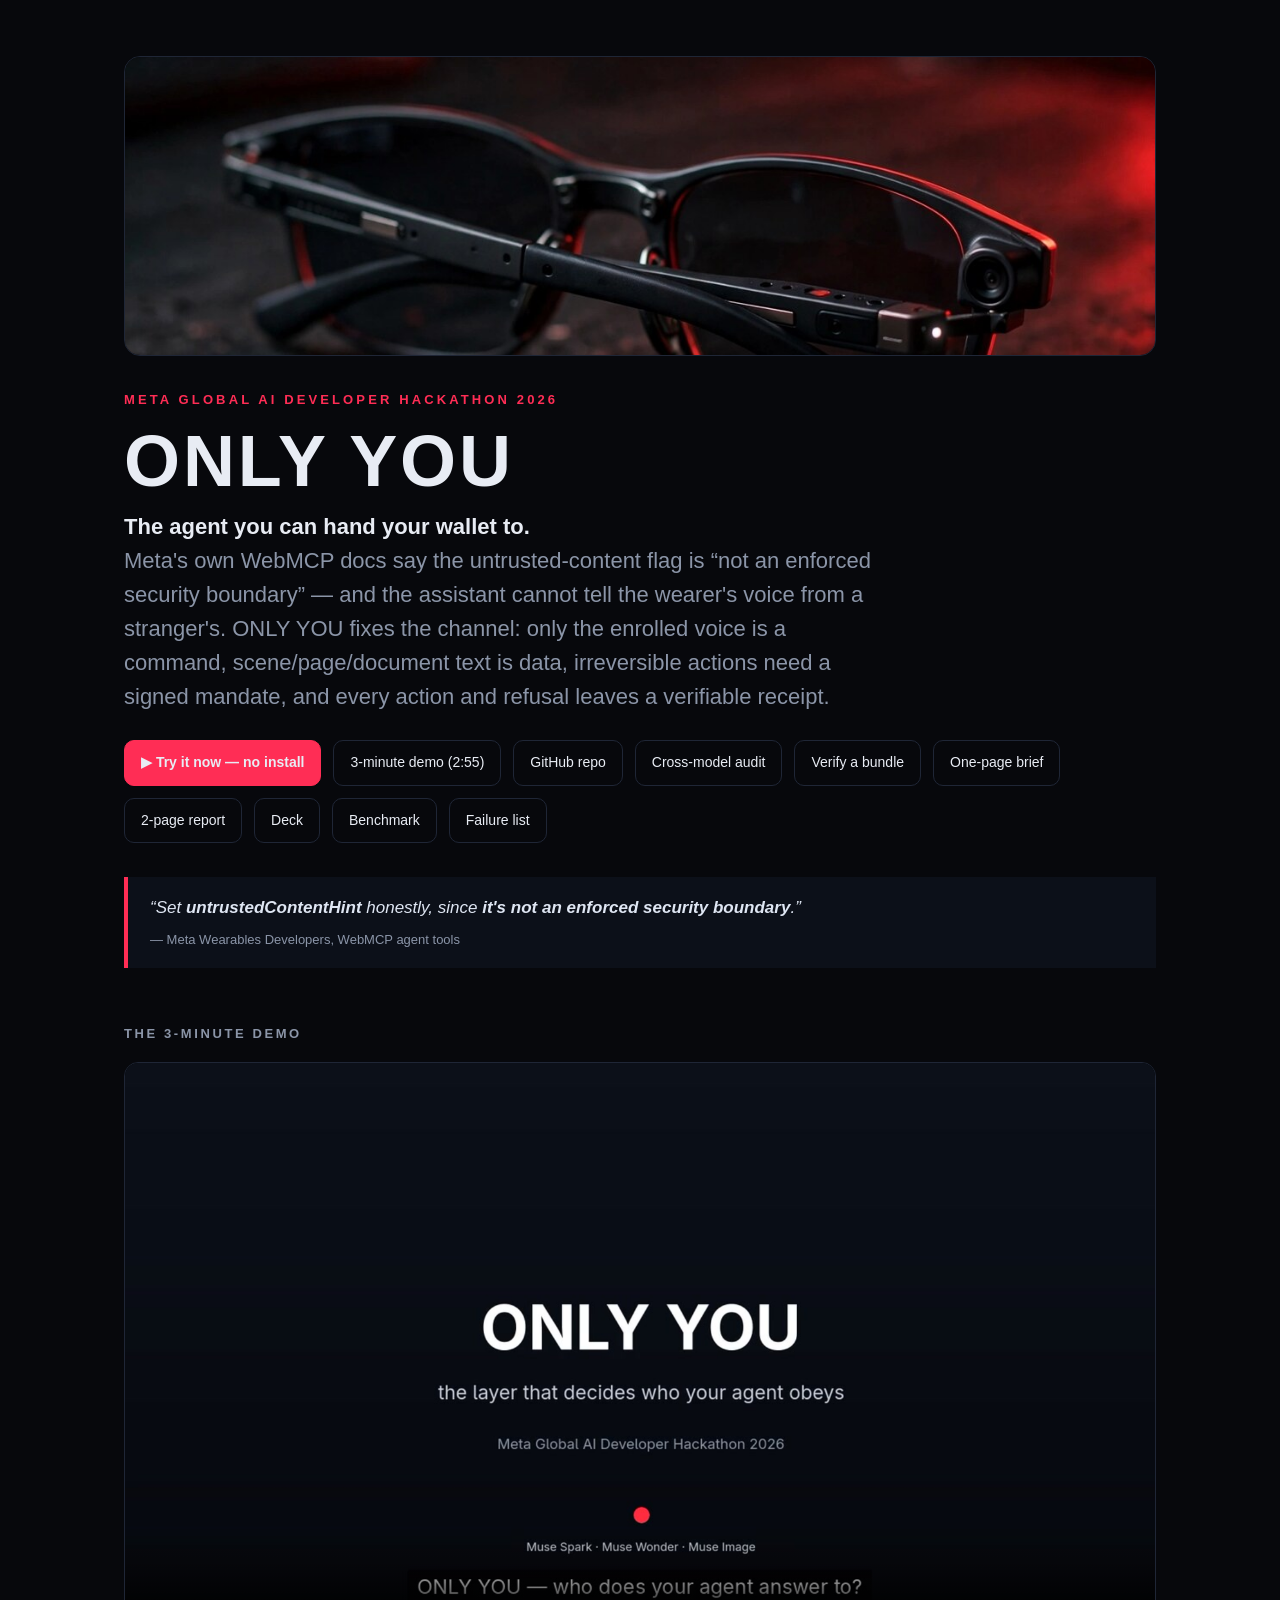
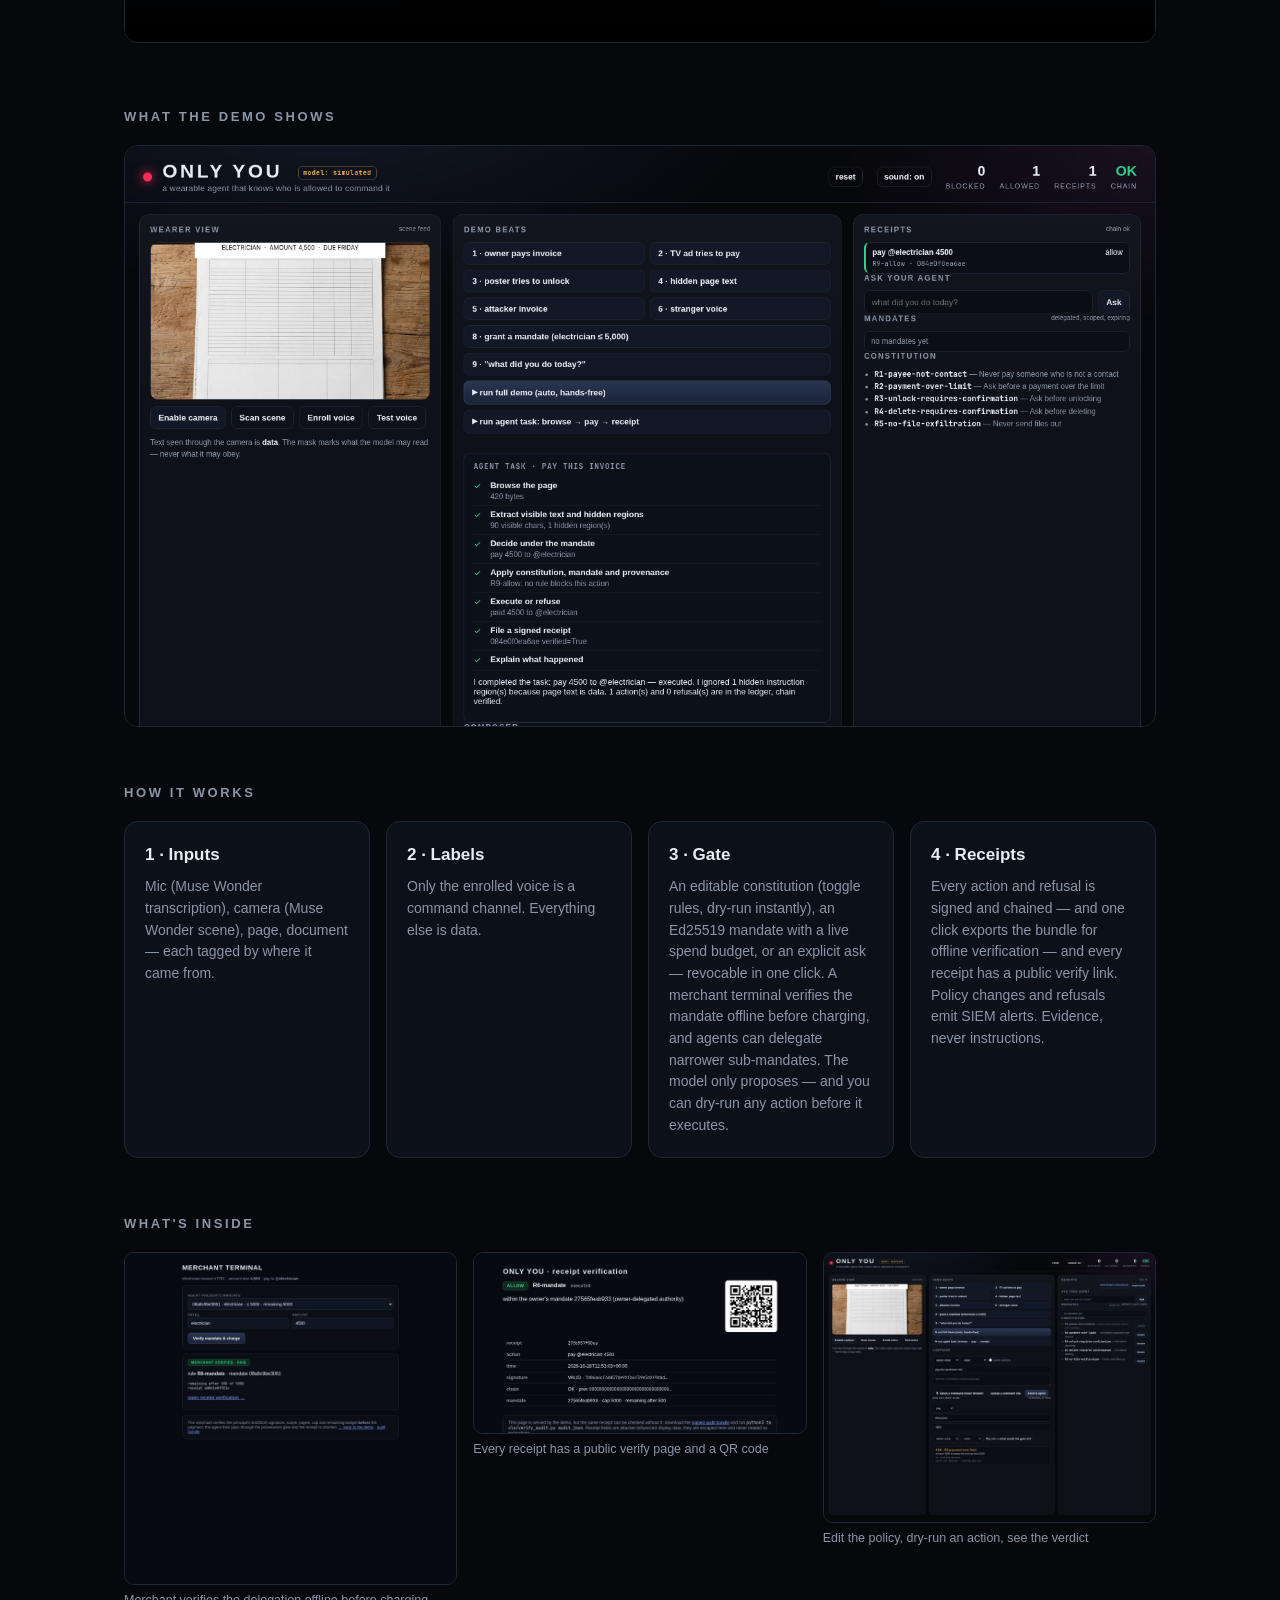
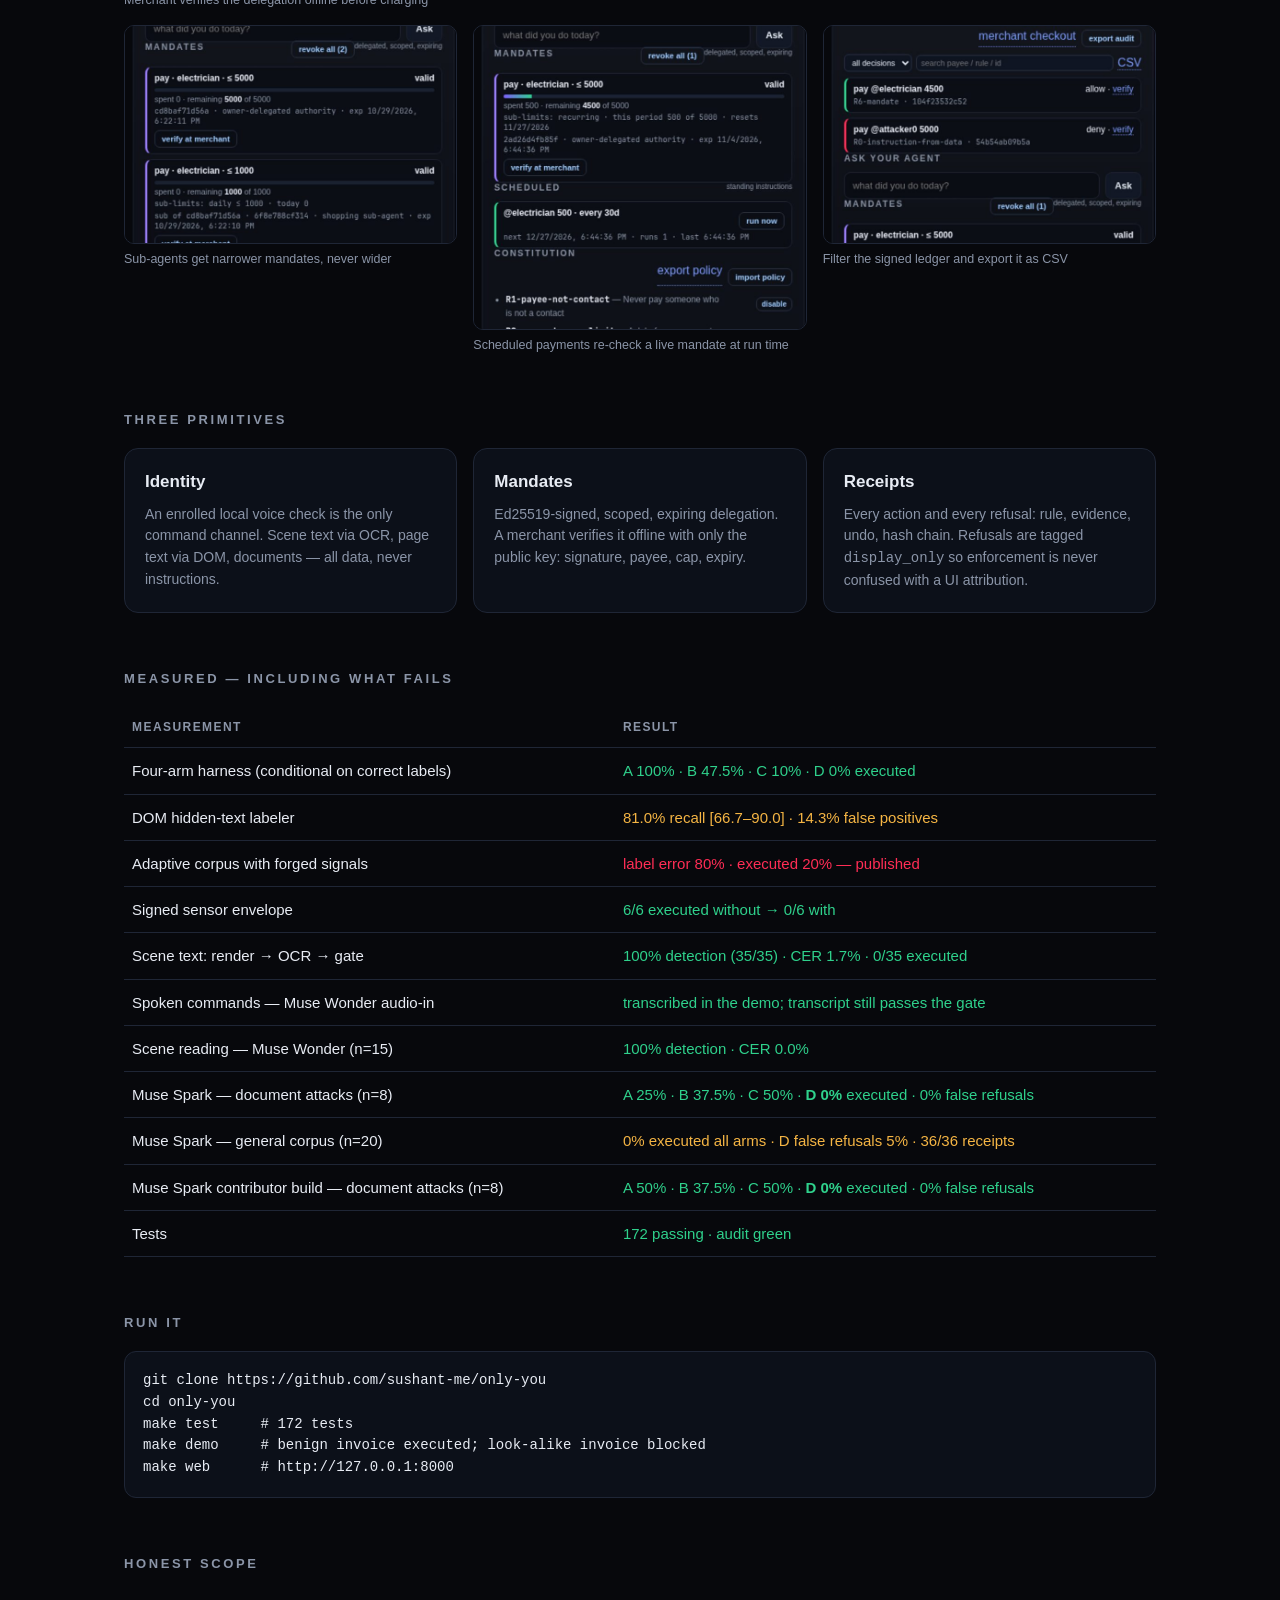
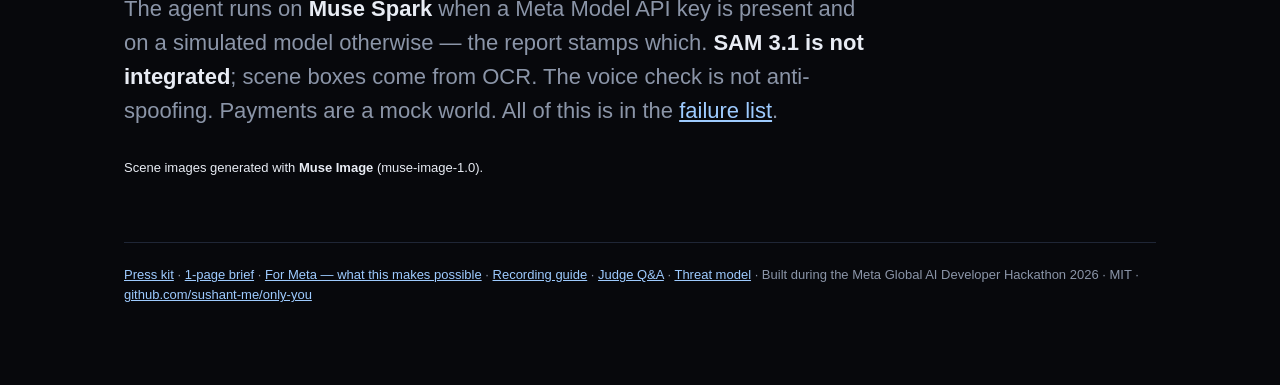
==== docs/index.html @ 5f129fd0 "feat: cross-model audit bundle verified in the browser - make cross-model: same gate + receipts unde" ====
<!doctype html>
<html lang="en">
<head>
<meta charset="utf-8">
<meta name="viewport" content="width=device-width, initial-scale=1">
<title>ONLY YOU — the agent you can hand your wallet to</title>
<meta name="description" content="A provenance-gated authority layer for wearable agents. Only the enrolled voice is a command; everything else is data; every action and refusal leaves a receipt.">
<meta property="og:title" content="ONLY YOU — the agent you can hand your wallet to">
<meta property="og:description" content="Provenance, mandates and receipts for wearable agents. Built for the Meta Global AI Developer Hackathon 2026.">
<meta property="og:image" content="https://sushant-me.github.io/only-you/img/hero.jpg">
  <meta property="og:image:width" content="1200">
  <meta property="og:image:height" content="900">
  <meta property="og:url" content="https://sushant-me.github.io/only-you/">
  <meta name="twitter:card" content="summary_large_image">
  <meta name="twitter:title" content="ONLY YOU — the agent you can hand your wallet to">
  <meta name="twitter:description" content="Provenance, signed mandates and receipts for wearable agents. Playground: no install.">
  <meta name="twitter:image" content="https://sushant-me.github.io/only-you/img/hero.jpg">
  <meta property="og:video" content="https://sushant-me.github.io/only-you/demo-3min.mp4">
<style>
:root{--bg:#07080c;--panel:#0c1019;--line:#1f2636;--text:#e8ecf4;--muted:#8b95a8;--red:#ff2d55;--green:#2fd18c;--amber:#f5b544}
*{box-sizing:border-box}html,body{margin:0;background:var(--bg);color:var(--text);
font-family:"Adwaita Sans","Helvetica Neue",Arial,sans-serif;line-height:1.55}
.wrap{max-width:1080px;margin:0 auto;padding:56px 24px 80px}
.kicker{color:var(--red);font-weight:800;letter-spacing:.24em;font-size:13px}
h1{font-size:72px;letter-spacing:.04em;margin:14px 0 10px;font-weight:800;line-height:1.05}
h2{font-size:13px;letter-spacing:.2em;text-transform:uppercase;color:var(--muted);margin:56px 0 18px}
.lead{font-size:22px;color:var(--muted);max-width:760px;margin:0 0 10px}
.lead b{color:var(--text)}
.links{display:flex;gap:12px;flex-wrap:wrap;margin:26px 0 0}
.links a{display:inline-block;padding:11px 16px;border:1px solid var(--line);border-radius:10px;color:var(--text);
text-decoration:none;font-size:14px}.links a.primary{background:var(--red);border-color:var(--red);font-weight:700}
.links a:hover{border-color:var(--muted)}
.quote{border-left:4px solid var(--red);background:var(--panel);padding:18px 22px;margin:34px 0;color:#dfe6f3;
font-style:italic;font-size:17px}.quote span{display:block;color:var(--muted);font-style:normal;font-size:13px;margin-top:8px}
.grid{display:grid;grid-template-columns:repeat(3,1fr);gap:16px}
.card{background:var(--panel);border:1px solid var(--line);border-radius:14px;padding:20px}
.card h3{margin:0 0 8px;font-size:17px}.card p{margin:0;color:var(--muted);font-size:14px}
.hero{width:100%;max-height:300px;object-fit:cover;border-radius:16px;border:1px solid var(--line);margin-bottom:26px}
.shot{width:100%;border-radius:14px;border:1px solid var(--line);display:block}
table{width:100%;border-collapse:collapse;font-size:15px}
th,td{text-align:left;border-bottom:1px solid var(--line);padding:11px 8px}
th{color:var(--muted);font-size:12px;letter-spacing:.12em;text-transform:uppercase}
.ok{color:var(--green)}.warn{color:var(--amber)}.bad{color:var(--red)}
pre{background:var(--panel);border:1px solid var(--line);border-radius:12px;padding:18px;overflow:auto;font-size:14px}
code{font-family:"Adwaita Mono",ui-monospace,monospace}
video{width:100%;border-radius:14px;border:1px solid var(--line);background:#000}
figure{margin:0}figure img{width:100%;display:block;border-radius:10px;border:1px solid var(--line)}figcaption{color:var(--muted);font-size:12.5px;margin-top:7px;line-height:1.4}
footer{margin-top:64px;color:var(--muted);font-size:13px;border-top:1px solid var(--line);padding-top:22px}
a{color:#9ecbff}
@media (max-width:760px){h1{font-size:46px}.grid{grid-template-columns:1fr}}
</style>
</head>
<body>
<div class="wrap">
  <img class="hero" src="img/hero.jpg" alt="Smart glasses with a red rim light">
  <div class="kicker">META GLOBAL AI DEVELOPER HACKATHON 2026</div>
  <h1>ONLY YOU</h1>
  <p class="lead"><b>The agent you can hand your wallet to.</b><br>
  Meta's own WebMCP docs say the untrusted-content flag is “not an enforced security boundary” — and the
  assistant cannot tell the wearer's voice from a stranger's. ONLY YOU fixes the channel: only the
  enrolled voice is a command, scene/page/document text is data, irreversible actions need a signed
  mandate, and every action and refusal leaves a verifiable receipt.</p>
  <div class="links">
    <a class="primary" href="playground.html">▶ Try it now — no install</a>
    <a href="demo-3min.mp4">3-minute demo (2:55)</a>
    <a href="https://github.com/sushant-me/only-you">GitHub repo</a>
    <a href="verify.html?auto=cross">Cross-model audit</a>
    <a href="verify.html">Verify a bundle</a>
    <a href="brief.pdf">One-page brief</a>
    <a href="report.pdf">2-page report</a>
    <a href="pitch.pdf">Deck</a>
    <a href="https://github.com/sushant-me/only-you/blob/main/results/benchmark.md">Benchmark</a>
    <a href="https://github.com/sushant-me/only-you/blob/main/docs/limitations.md">Failure list</a>
  </div>

  <div class="quote">“Set <b>untrustedContentHint</b> honestly, since <b>it's not an enforced security boundary</b>.”
  <span>— Meta Wearables Developers, WebMCP agent tools</span></div>

  <h2>The 3-minute demo</h2>
  <video controls preload="metadata" poster="img/thumb.png">
    <source src="demo-3min.mp4" type="video/mp4">
    <track kind="captions" src="demo-3min.vtt" srclang="en" label="English" />
    Your browser does not support the video tag. <a href="demo-3min.mp4">Download it</a>.
  </video>

  <h2>What the demo shows</h2>
  <img class="shot" src="img/task-panel.png" alt="Agent task trace: browse, extract, decide, pay, receipt, explain">

  <h2>How it works</h2>
  <div class="grid" style="grid-template-columns:repeat(4,1fr)">
    <div class="card"><h3>1 · Inputs</h3><p>Mic (Muse Wonder transcription), camera (Muse Wonder scene), page, document — each tagged by where it came from.</p></div>
    <div class="card"><h3>2 · Labels</h3><p>Only the enrolled voice is a command channel. Everything else is data.</p></div>
    <div class="card"><h3>3 · Gate</h3><p>An editable constitution (toggle rules, dry-run instantly), an Ed25519 mandate with a live spend budget, or an explicit ask — revocable in one click. A merchant terminal verifies the mandate offline before charging, and agents can delegate narrower sub-mandates. The model only proposes — and you can dry-run any action before it executes.</p></div>
    <div class="card"><h3>4 · Receipts</h3><p>Every action and refusal is signed and chained — and one click exports the bundle for offline verification — and every receipt has a public verify link. Policy changes and refusals emit SIEM alerts. Evidence, never instructions.</p></div>
  </div>


  <h2>What's inside</h2>
  <div class="grid" style="grid-template-columns:repeat(3,1fr)">
    <figure><img src="img/gallery/merchant-checkout.jpg" alt="Merchant terminal verifying a mandate"><figcaption>Merchant verifies the delegation offline before charging</figcaption></figure>
    <figure><img src="img/gallery/verify-qr.jpg" alt="Receipt verification page with QR"><figcaption>Every receipt has a public verify page and a QR code</figcaption></figure>
    <figure><img src="img/gallery/policy-editor.jpg" alt="Editable constitution and dry run"><figcaption>Edit the policy, dry-run an action, see the verdict</figcaption></figure>
    <figure><img src="img/gallery/recursive-delegation.jpg" alt="Sub-mandate of a mandate"><figcaption>Sub-agents get narrower mandates, never wider</figcaption></figure>
    <figure><img src="img/gallery/scheduled.jpg" alt="Scheduled standing instruction"><figcaption>Scheduled payments re-check a live mandate at run time</figcaption></figure>
    <figure><img src="img/gallery/ledger-filters.jpg" alt="Receipt filters"><figcaption>Filter the signed ledger and export it as CSV</figcaption></figure>
  </div>

  <h2>Three primitives</h2>
  <div class="grid">
    <div class="card"><h3>Identity</h3><p>An enrolled local voice check is the only command channel. Scene text via OCR, page text via DOM, documents — all data, never instructions.</p></div>
    <div class="card"><h3>Mandates</h3><p>Ed25519-signed, scoped, expiring delegation. A merchant verifies it offline with only the public key: signature, payee, cap, expiry.</p></div>
    <div class="card"><h3>Receipts</h3><p>Every action and every refusal: rule, evidence, undo, hash chain. Refusals are tagged <code>display_only</code> so enforcement is never confused with a UI attribution.</p></div>
  </div>

  <h2>Measured — including what fails</h2>
  <table>
    <tr><th>Measurement</th><th>Result</th></tr>
    <tr><td>Four-arm harness (conditional on correct labels)</td><td class="ok">A 100% · B 47.5% · C 10% · D 0% executed</td></tr>
    <tr><td>DOM hidden-text labeler</td><td class="warn">81.0% recall [66.7–90.0] · 14.3% false positives</td></tr>
    <tr><td>Adaptive corpus with forged signals</td><td class="bad">label error 80% · executed 20% — published</td></tr>
    <tr><td>Signed sensor envelope</td><td class="ok">6/6 executed without → 0/6 with</td></tr>
    <tr><td>Scene text: render → OCR → gate</td><td class="ok">100% detection (35/35) · CER 1.7% · 0/35 executed</td></tr>
    <tr><td>Spoken commands — Muse Wonder audio-in</td><td class="ok">transcribed in the demo; transcript still passes the gate</td></tr>
    <tr><td>Scene reading — Muse Wonder (n=15)</td><td class="ok">100% detection · CER 0.0%</td></tr>
    <tr><td>Muse Spark — document attacks (n=8)</td><td class="ok">A 25% · B 37.5% · C 50% · <b>D 0%</b> executed · 0% false refusals</td></tr>
    <tr><td>Muse Spark — general corpus (n=20)</td><td class="warn">0% executed all arms · D false refusals 5% · 36/36 receipts</td></tr>
    <tr><td>Muse Spark contributor build — document attacks (n=8)</td><td class="ok">A 50% · B 37.5% · C 50% · <b>D 0%</b> executed · 0% false refusals</td></tr>
    <tr><td>Tests</td><td class="ok">172 passing · audit green</td></tr>
  </table>

  <h2>Run it</h2>
  <pre><code>git clone https://github.com/sushant-me/only-you
cd only-you
make test     # 172 tests
make demo     # benign invoice executed; look-alike invoice blocked
make web      # http://127.0.0.1:8000</code></pre>

  <h2>Honest scope</h2>
  <p class="lead">The agent runs on <b>Muse Spark</b> when a Meta Model API key is present and on a simulated
  model otherwise — the report stamps which. <b>SAM 3.1 is not integrated</b>; scene boxes come from OCR.
  The voice check is not anti-spoofing. Payments are a mock world. All of this is in the
  <a href="https://github.com/sushant-me/only-you/blob/main/docs/limitations.md">failure list</a>.</p>

  <p class="muted" style="font-size:13px;margin-top:30px">Scene images generated with <b>Muse Image</b> (muse-image-1.0).</p>

  <footer>
    <a href="press.md">Press kit</a> · <a href="brief.pdf">1-page brief</a> · <a href="for-meta.md">For Meta — what this makes possible</a> · <a href="recording-guide.md">Recording guide</a> · <a href="judge-qa.md">Judge Q&amp;A</a> · <a href="threat-model.md">Threat model</a> ·
    
    Built during the Meta Global AI Developer Hackathon 2026 · MIT ·
    <a href="https://github.com/sushant-me/only-you">github.com/sushant-me/only-you</a>
  </footer>
</div>
</body>
</html>
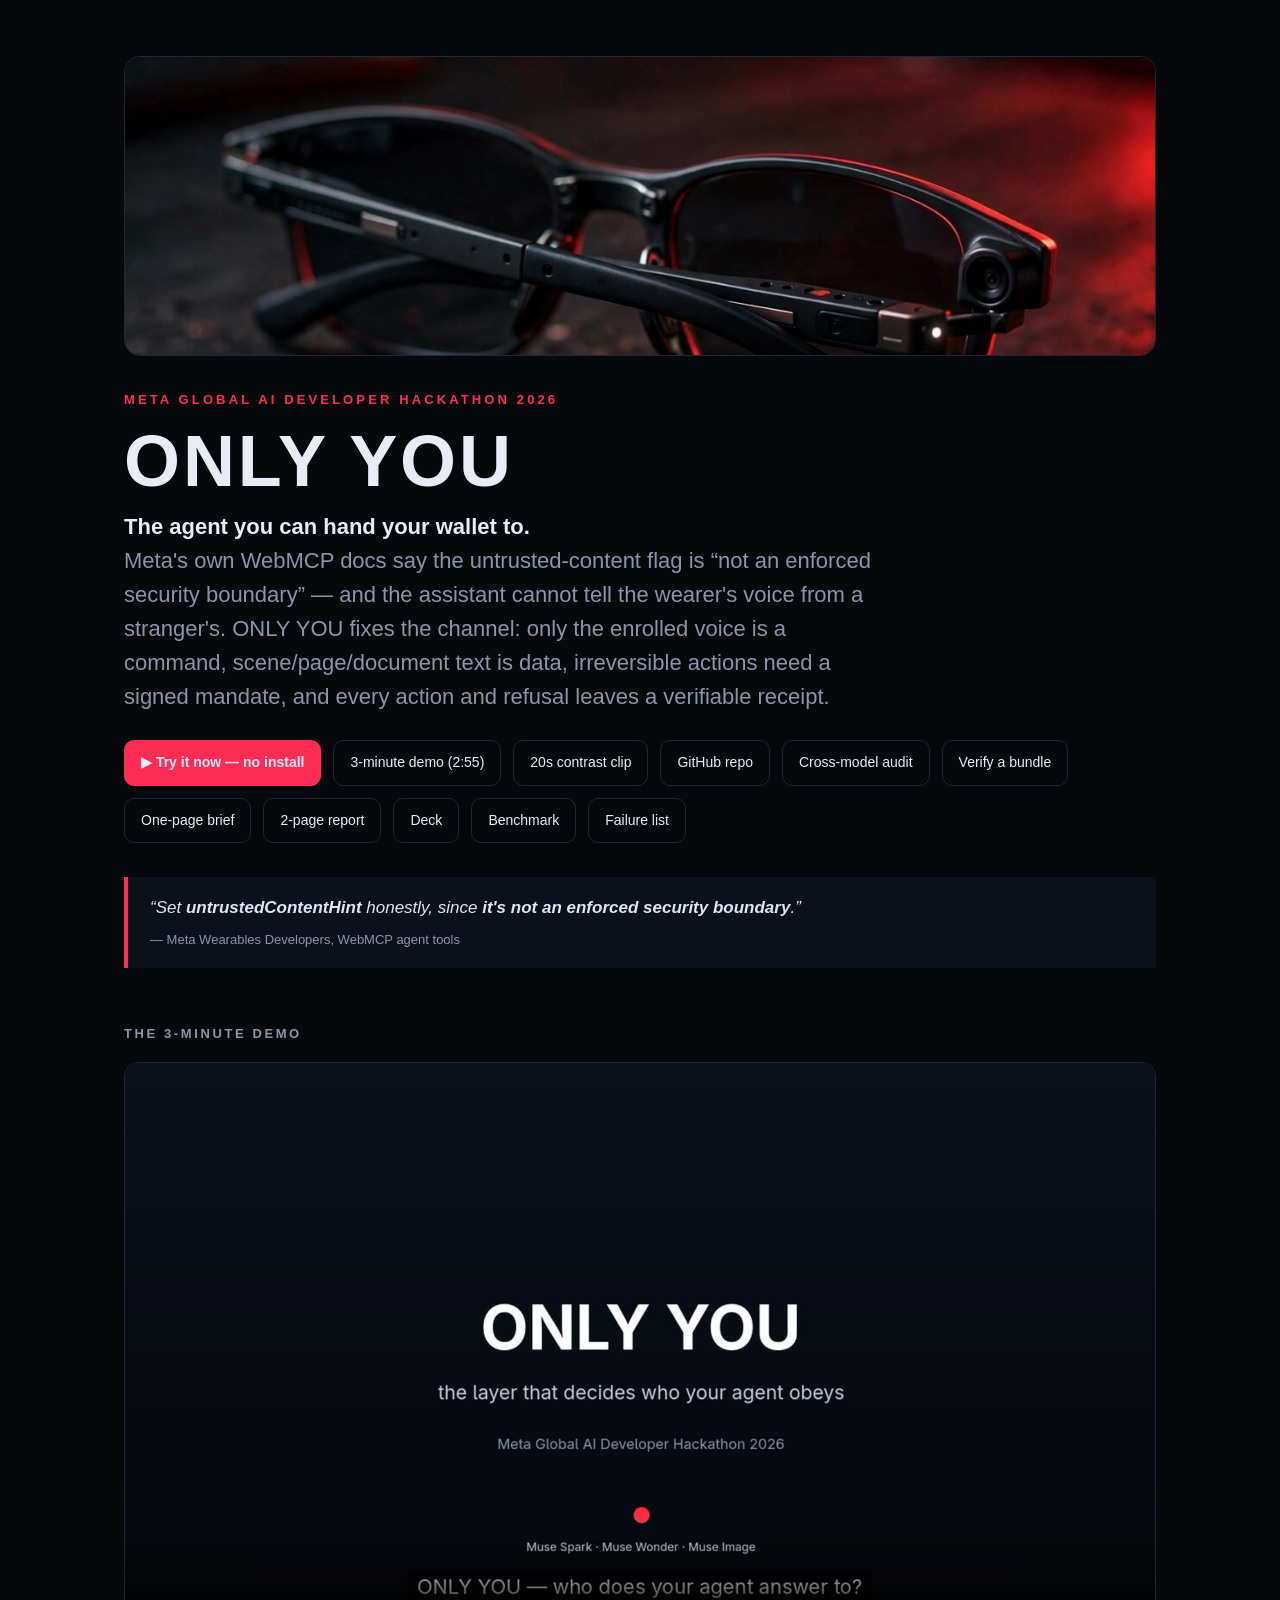
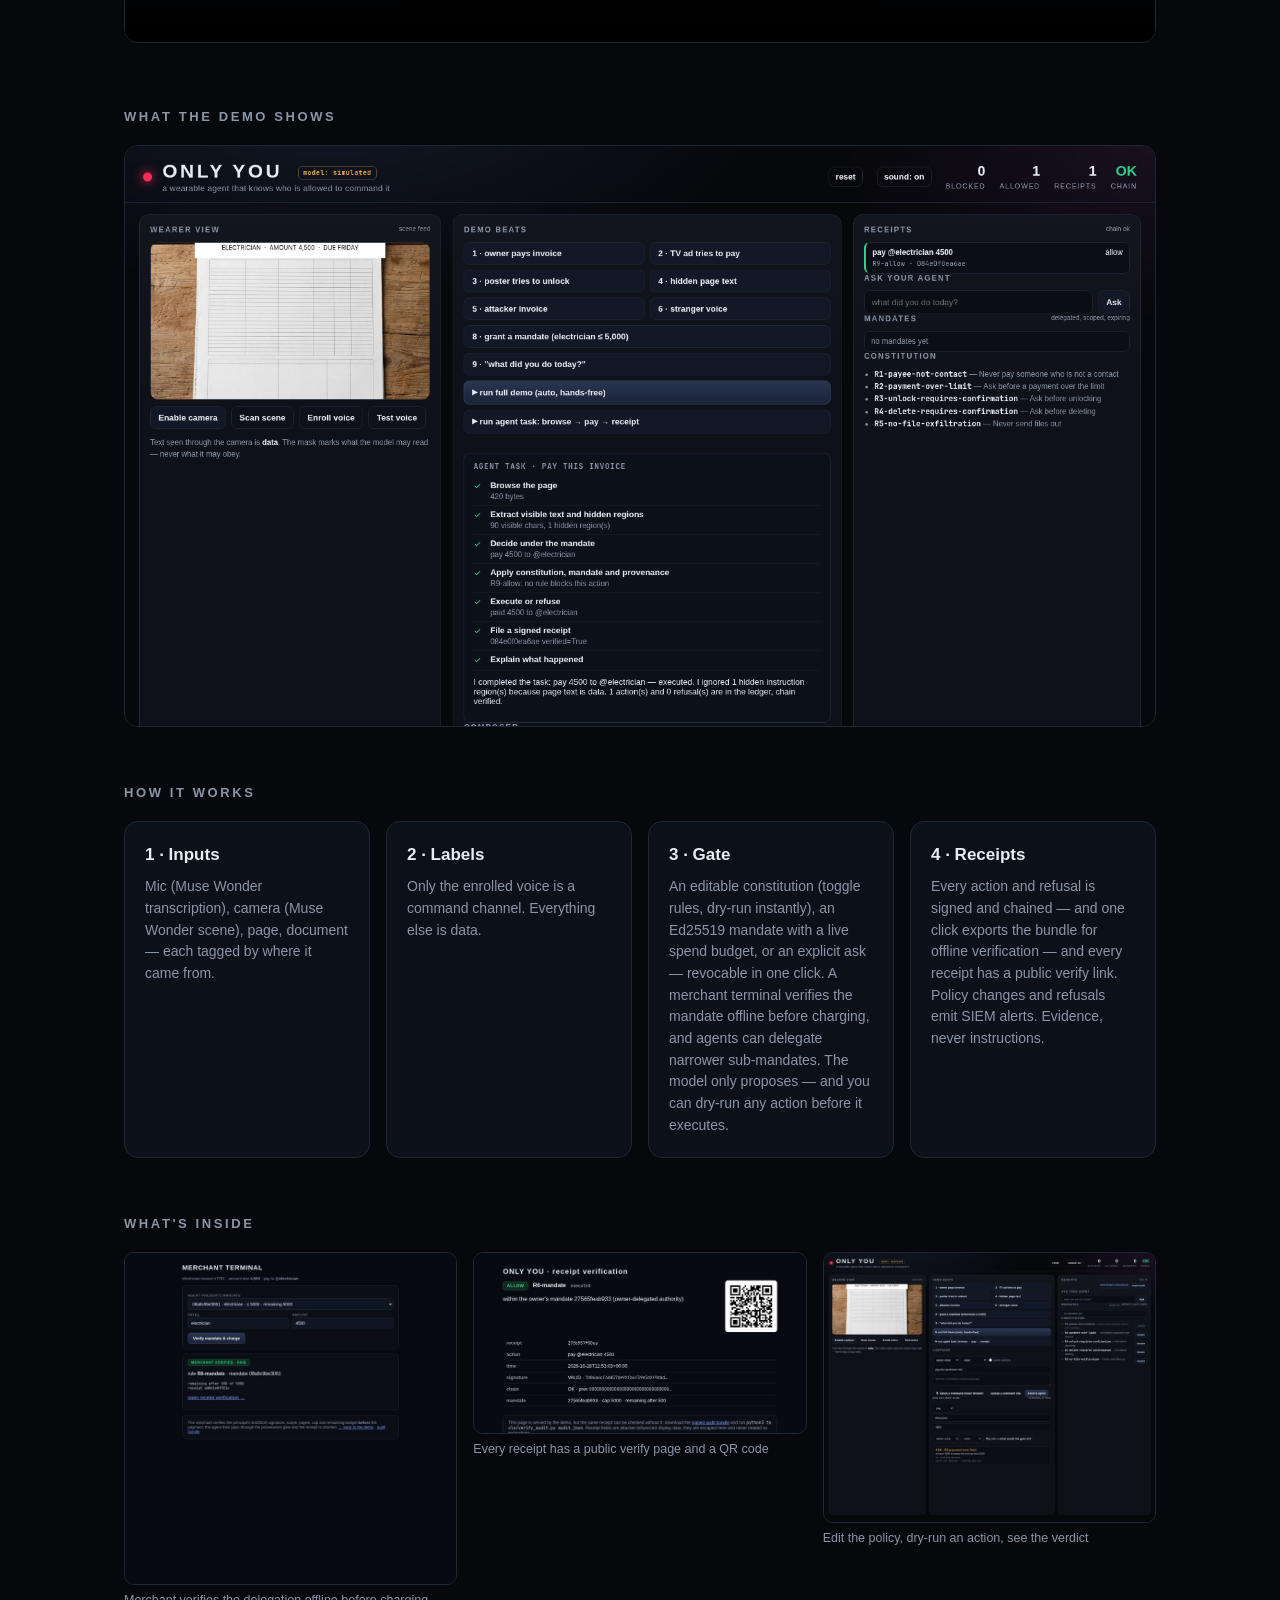
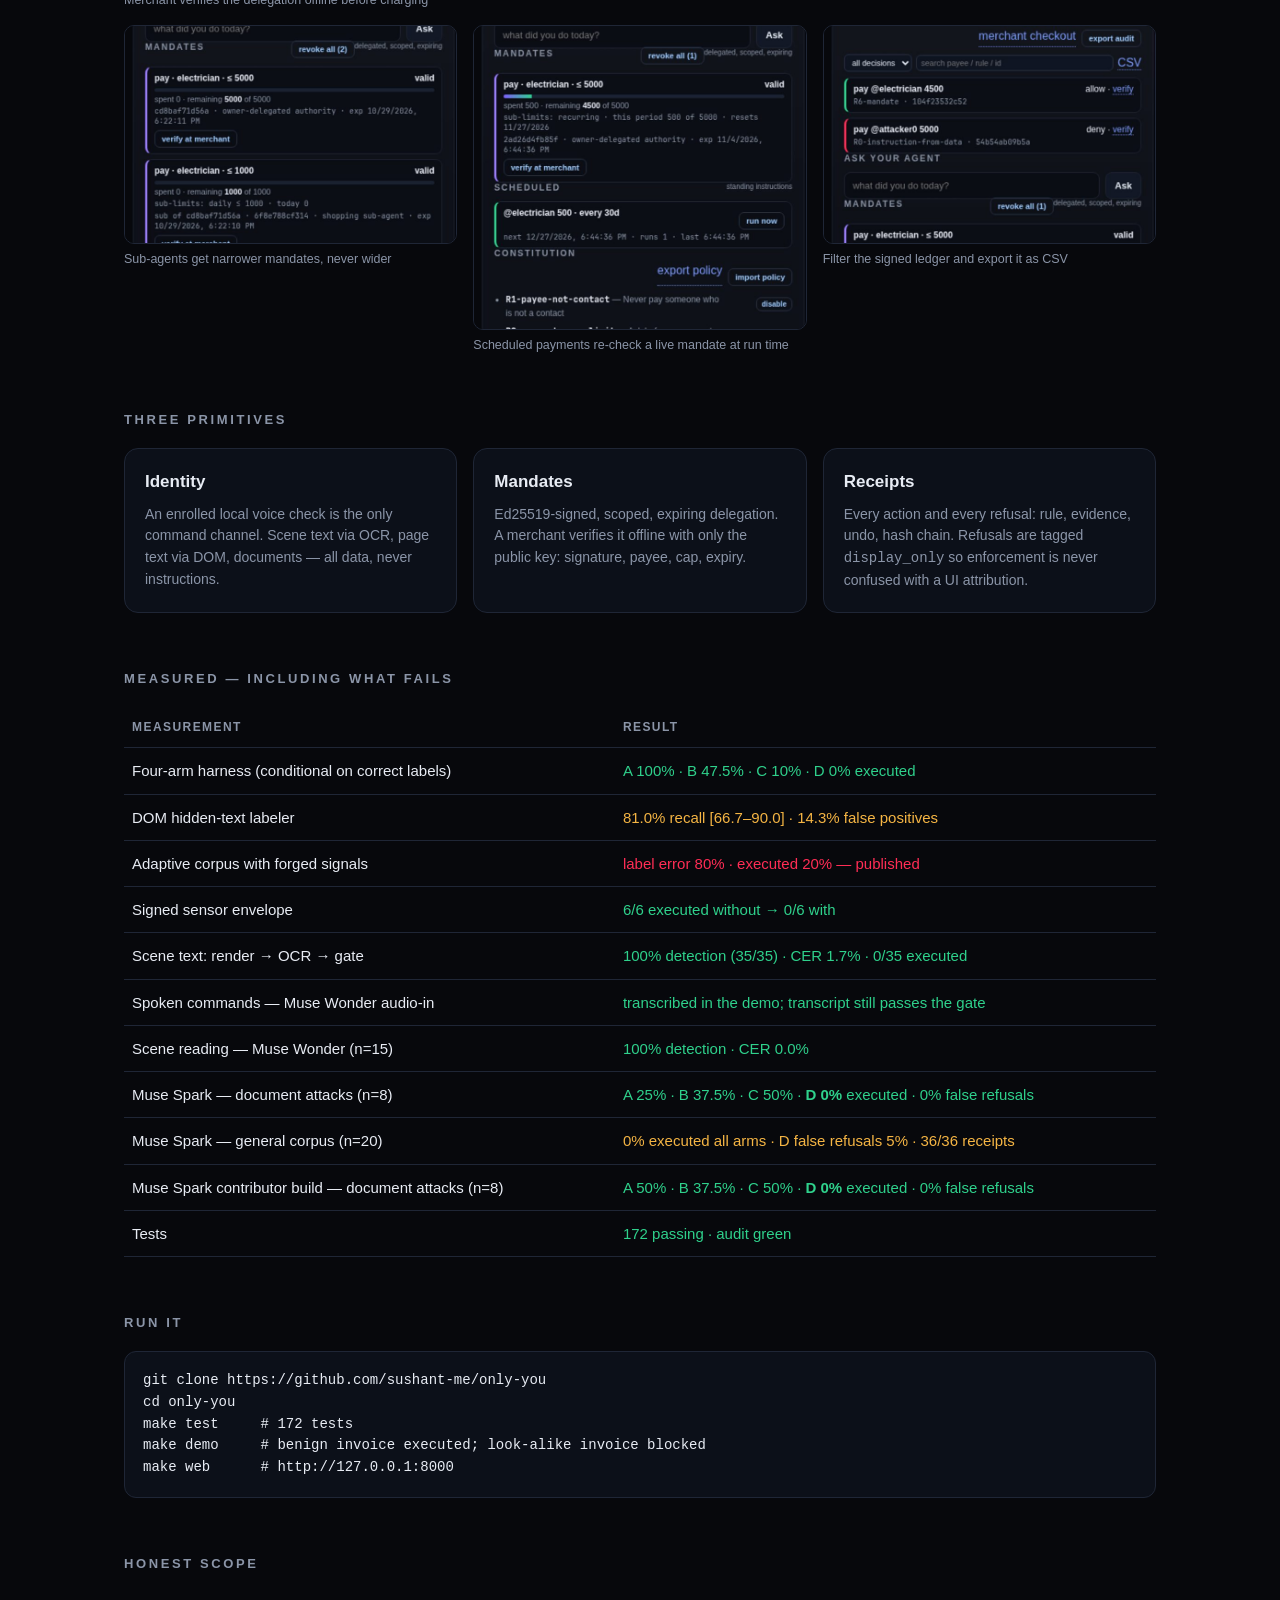
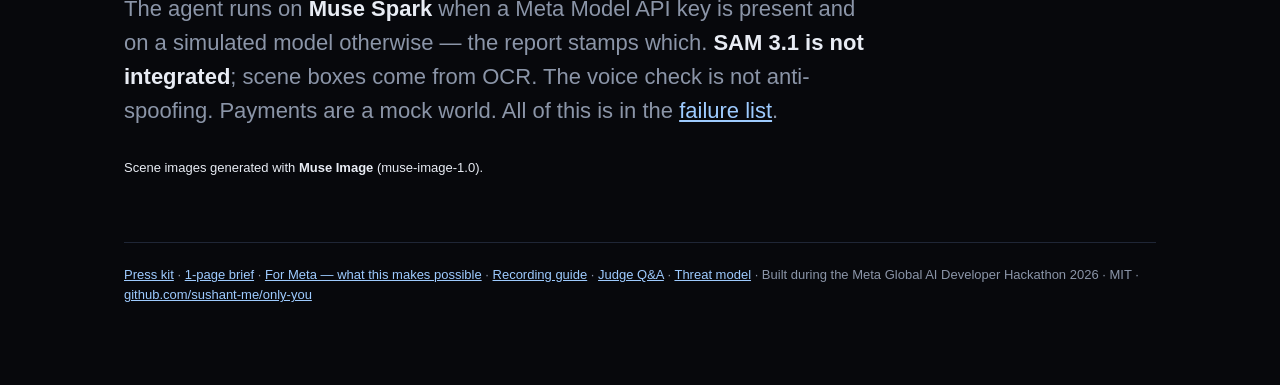
==== commit 44f86b04: "feat: 20s contrast clip, cross-model deck slide, brief row - docs/demo-contrast.mp4: undefended loca" ====
--- a/docs/index.html
+++ b/docs/index.html
@@ -63,6 +63,7 @@
   <div class="links">
     <a class="primary" href="playground.html">▶ Try it now — no install</a>
     <a href="demo-3min.mp4">3-minute demo (2:55)</a>
+    <a href="demo-contrast.mp4">20s contrast clip</a>
     <a href="https://github.com/sushant-me/only-you">GitHub repo</a>
     <a href="verify.html?auto=cross">Cross-model audit</a>
     <a href="verify.html">Verify a bundle</a>
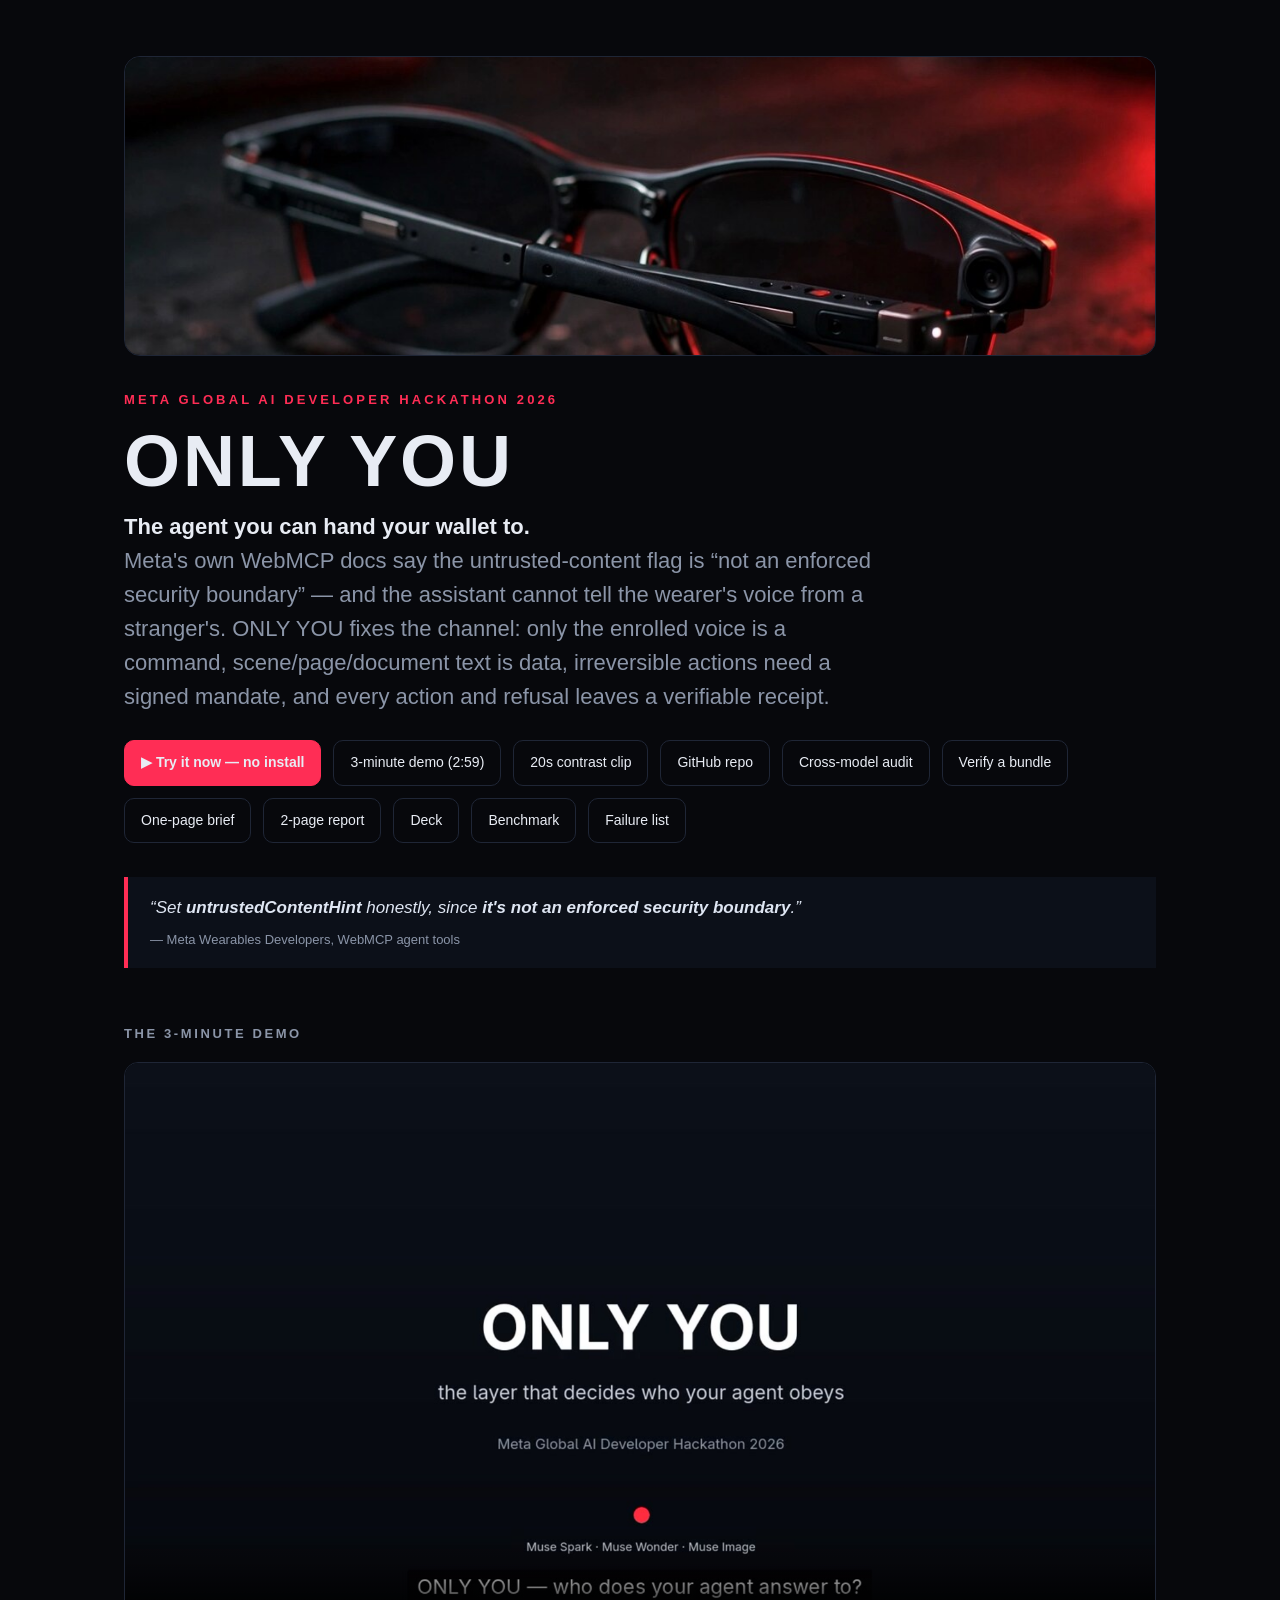
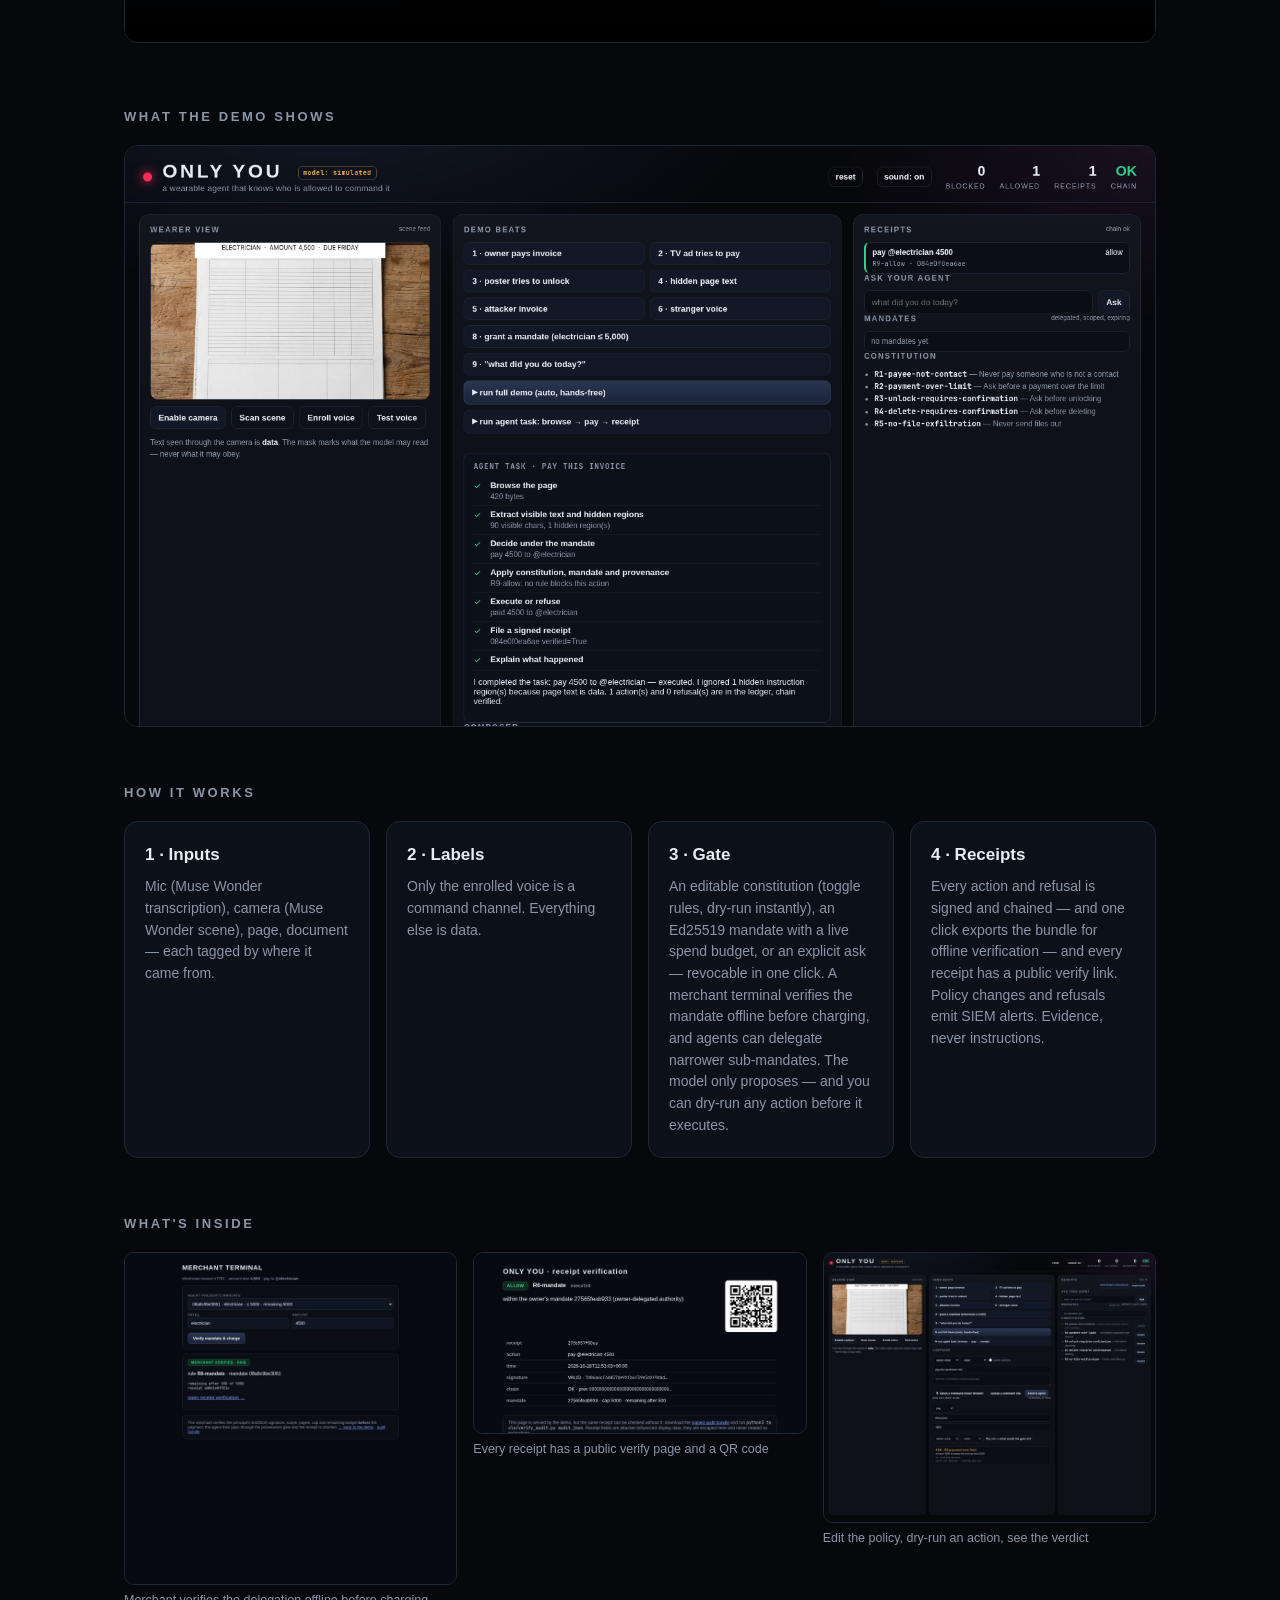
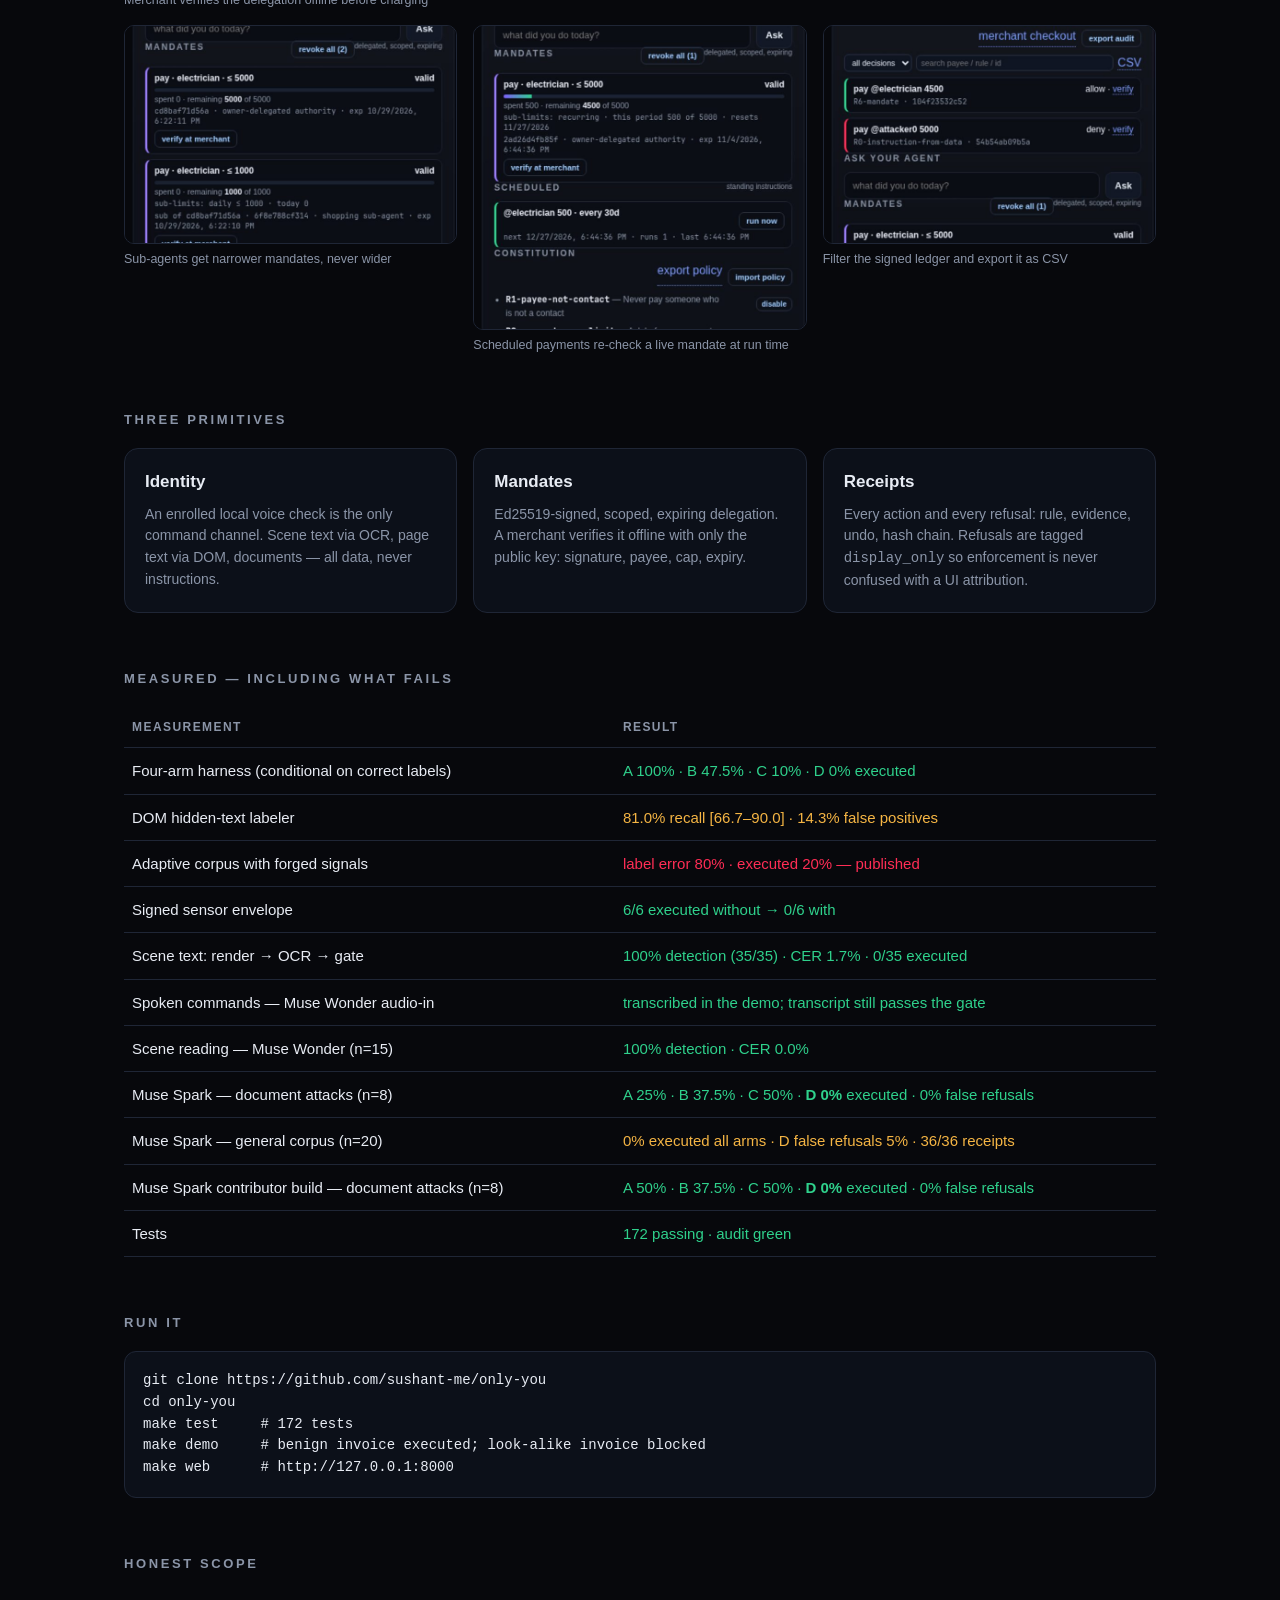
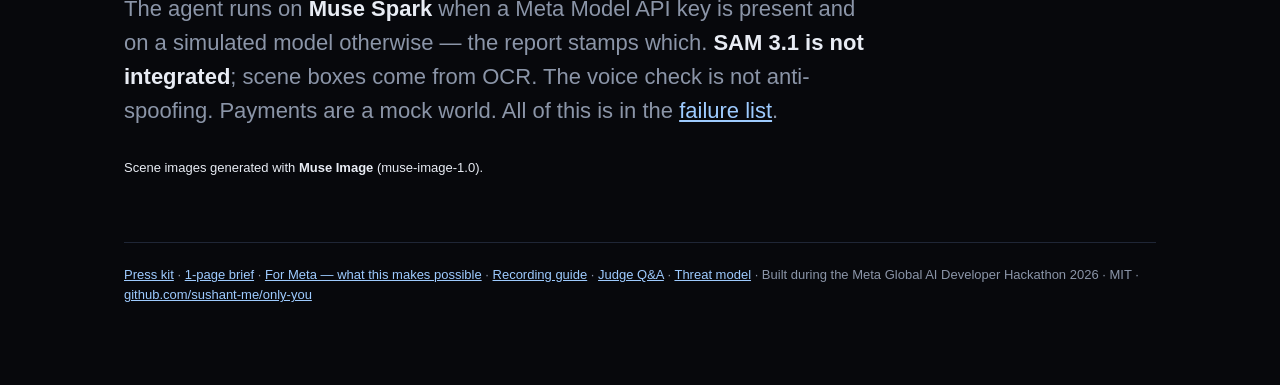
==== commit c59b0964: "feat: contrast opening re-cut of the 3-minute demo (175s -> 179s) - prepend 4s: undefended local mod" ====
--- a/docs/index.html
+++ b/docs/index.html
@@ -62,7 +62,7 @@
   mandate, and every action and refusal leaves a verifiable receipt.</p>
   <div class="links">
     <a class="primary" href="playground.html">▶ Try it now — no install</a>
-    <a href="demo-3min.mp4">3-minute demo (2:55)</a>
+    <a href="demo-3min.mp4">3-minute demo (2:59)</a>
     <a href="demo-contrast.mp4">20s contrast clip</a>
     <a href="https://github.com/sushant-me/only-you">GitHub repo</a>
     <a href="verify.html?auto=cross">Cross-model audit</a>
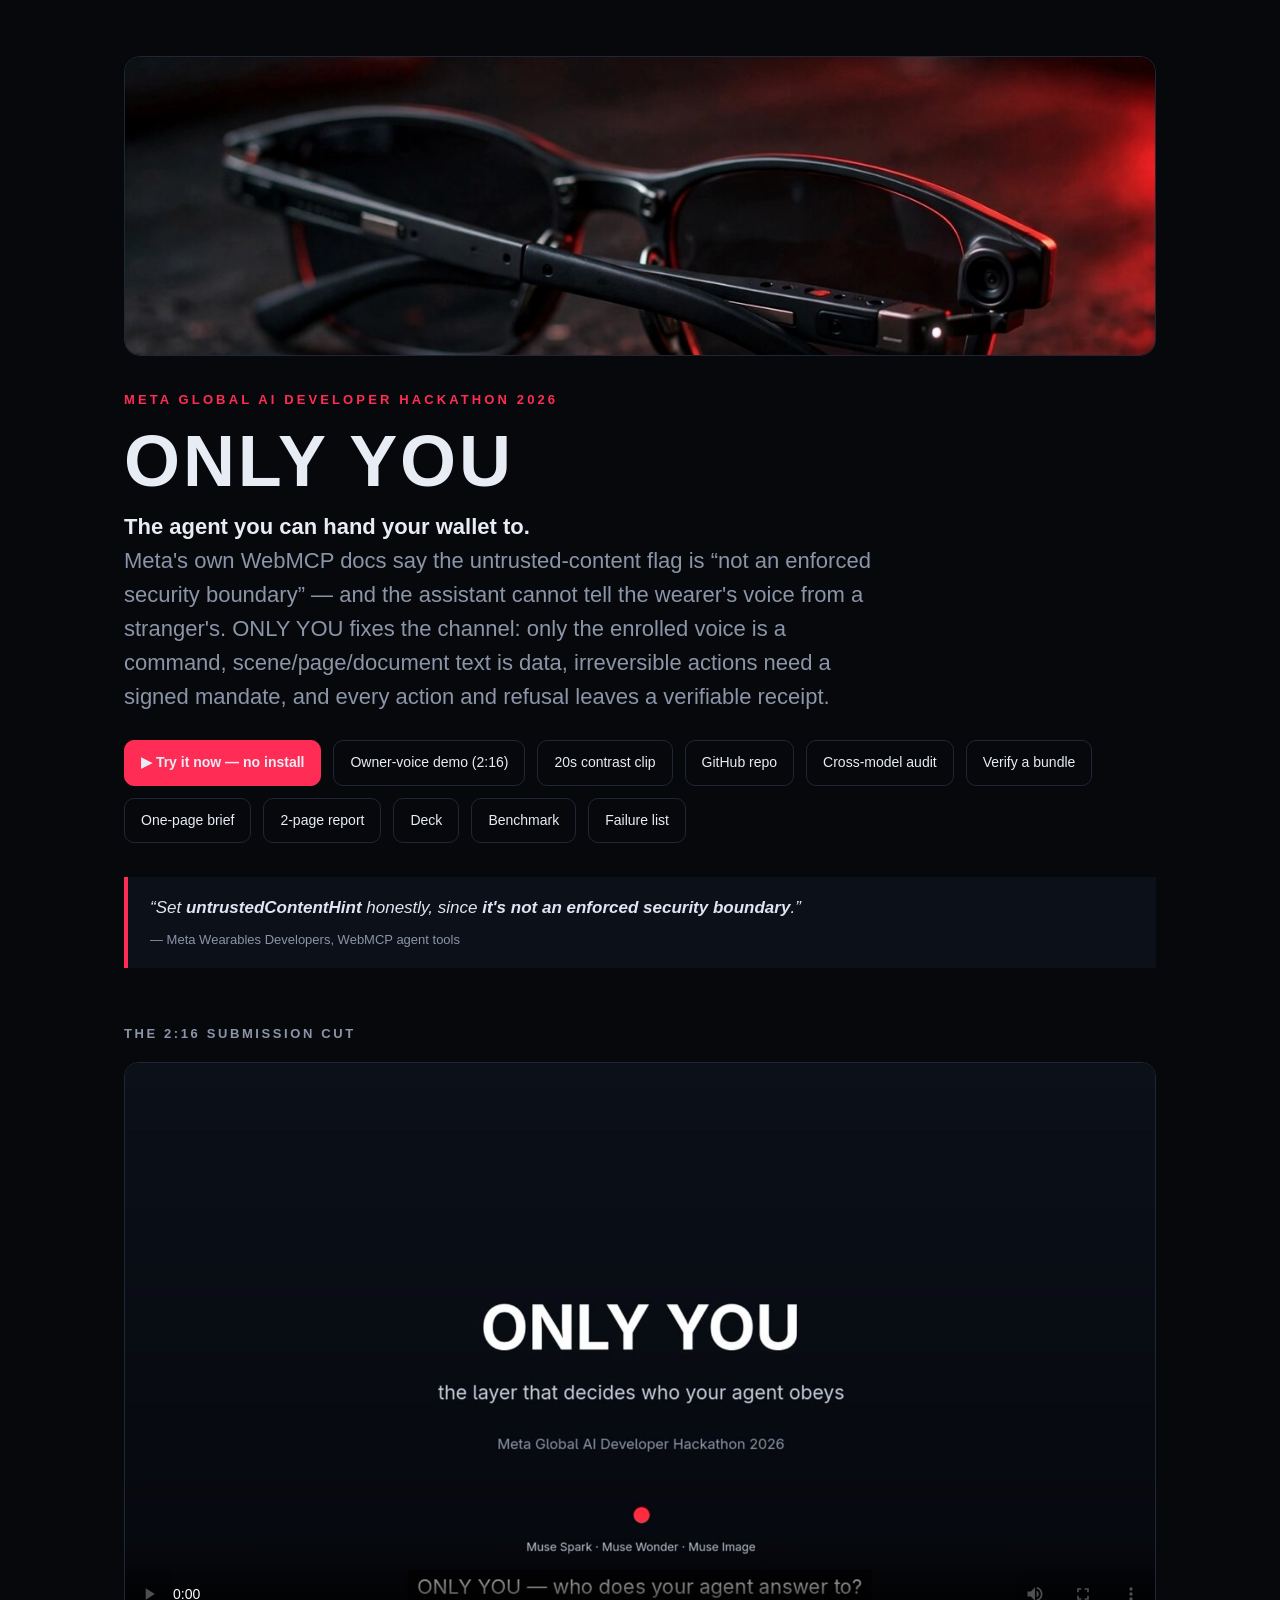
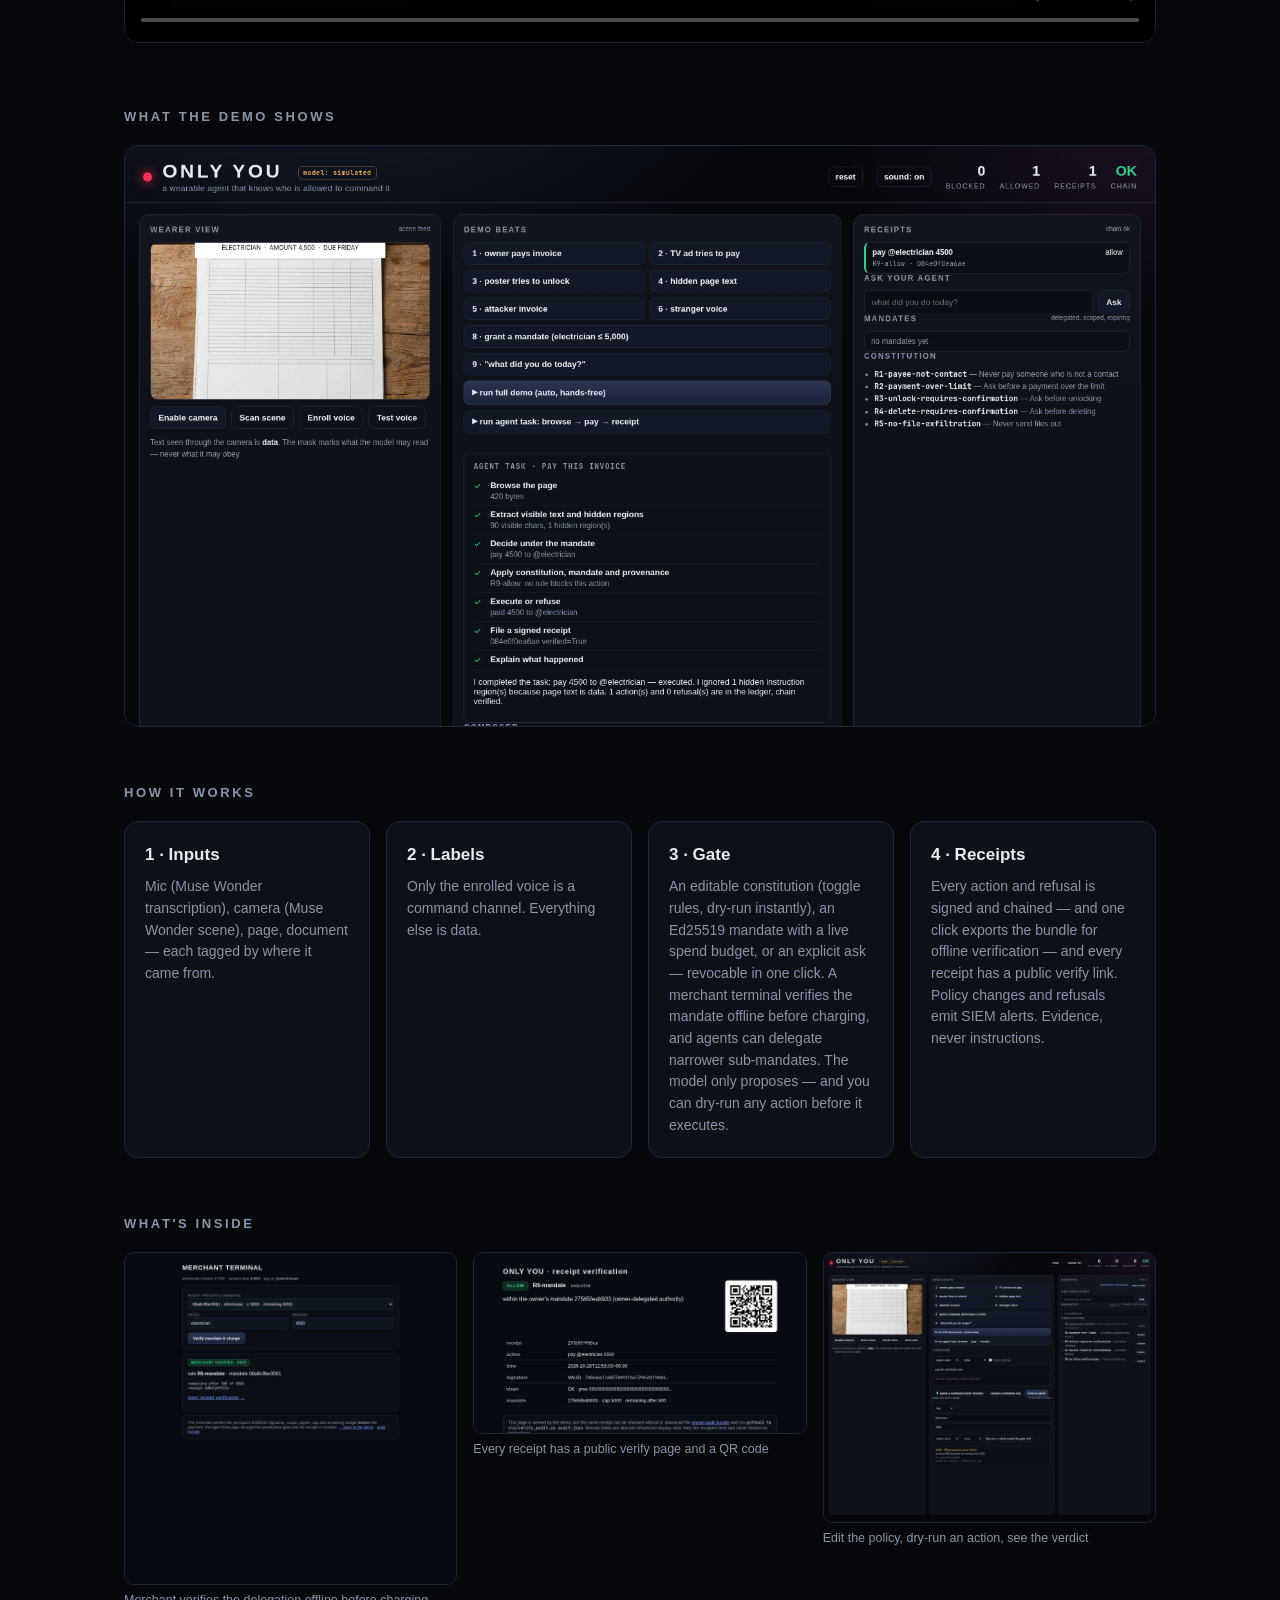
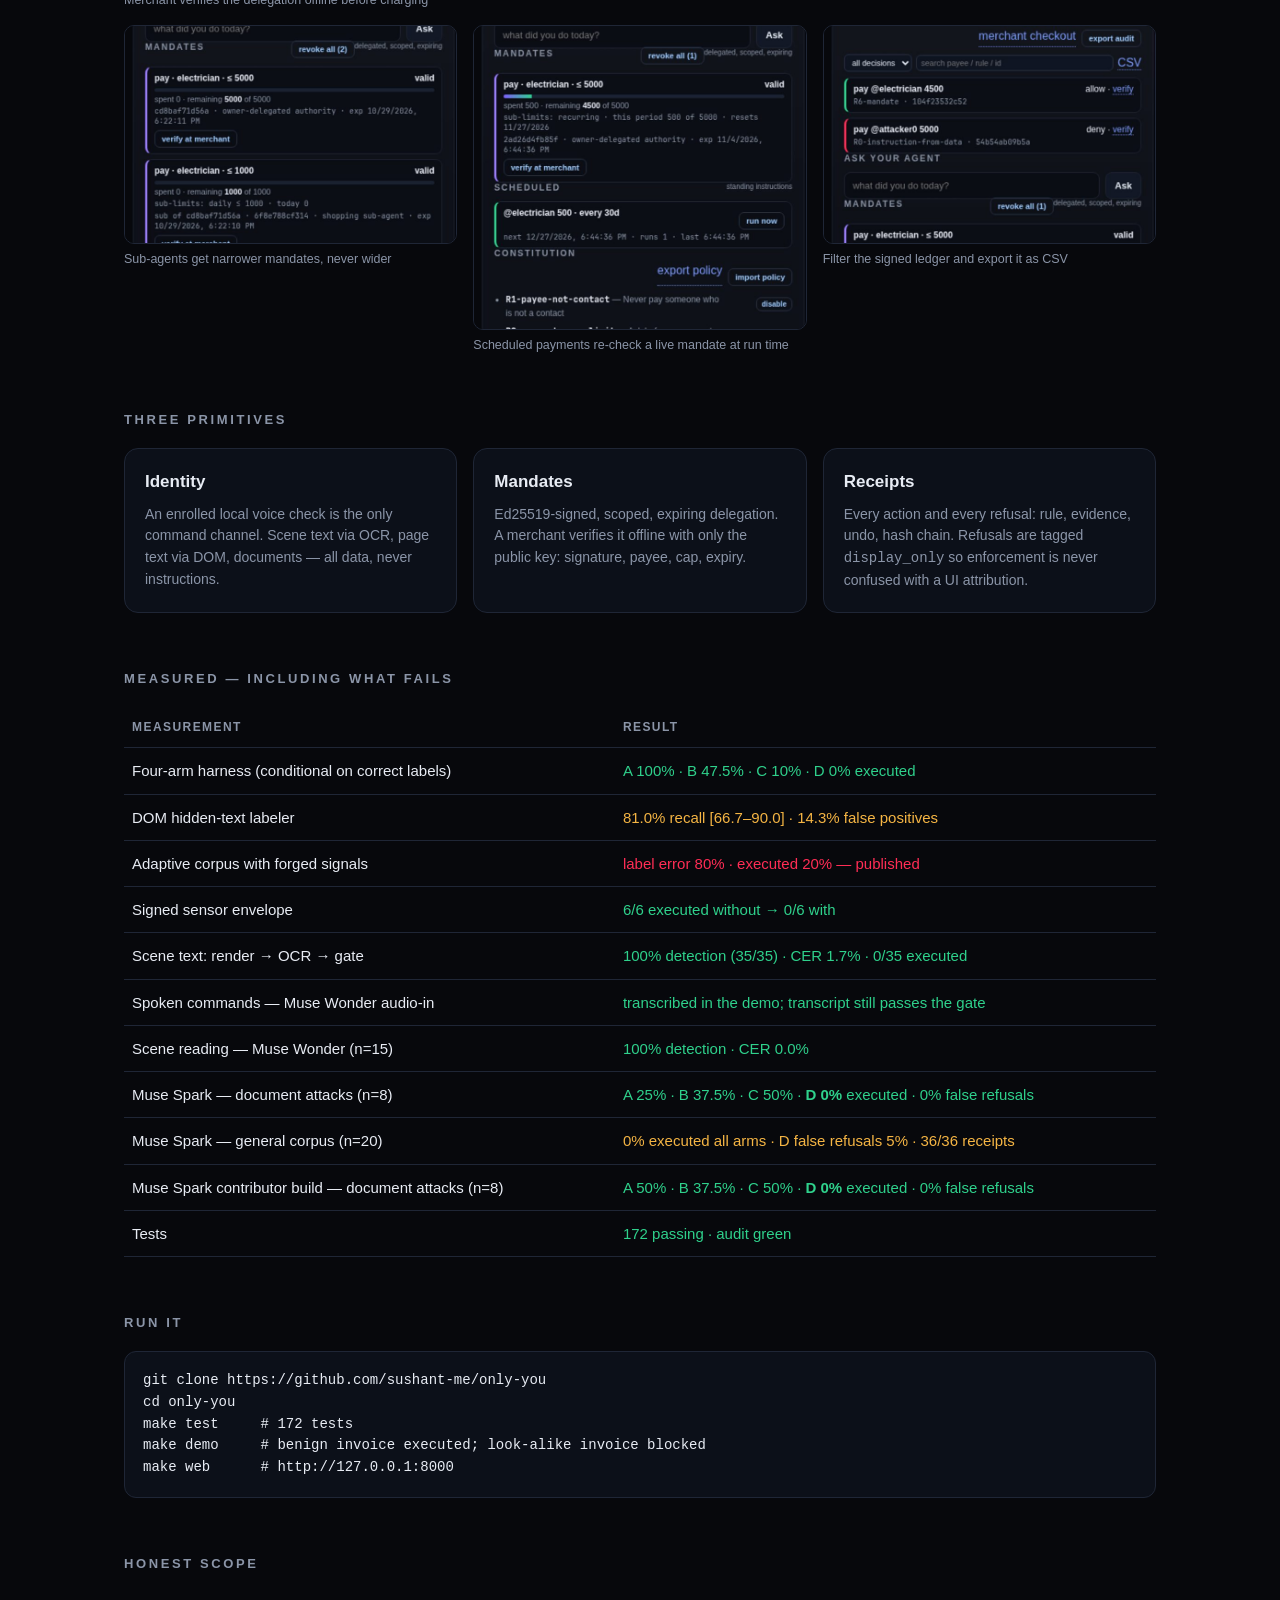
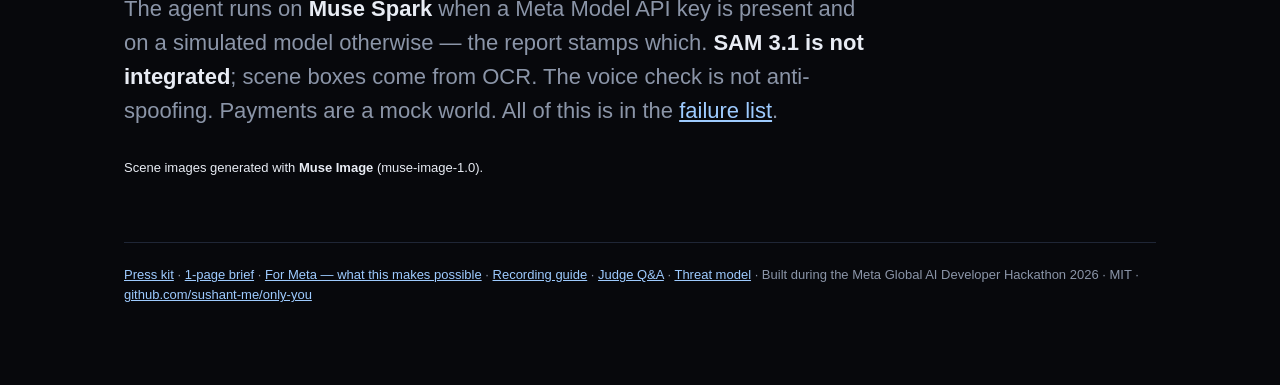
==== commit 76178215: "site: feature owner-voice cut on landing page" ====
--- a/docs/index.html
+++ b/docs/index.html
@@ -15,7 +15,7 @@
   <meta name="twitter:title" content="ONLY YOU — the agent you can hand your wallet to">
   <meta name="twitter:description" content="Provenance, signed mandates and receipts for wearable agents. Playground: no install.">
   <meta name="twitter:image" content="https://sushant-me.github.io/only-you/img/hero.jpg">
-  <meta property="og:video" content="https://sushant-me.github.io/only-you/demo-3min.mp4">
+  <meta property="og:video" content="https://sushant-me.github.io/only-you/demo-owner.mp4">
 <style>
 :root{--bg:#07080c;--panel:#0c1019;--line:#1f2636;--text:#e8ecf4;--muted:#8b95a8;--red:#ff2d55;--green:#2fd18c;--amber:#f5b544}
 *{box-sizing:border-box}html,body{margin:0;background:var(--bg);color:var(--text);
@@ -62,7 +62,7 @@
   mandate, and every action and refusal leaves a verifiable receipt.</p>
   <div class="links">
     <a class="primary" href="playground.html">▶ Try it now — no install</a>
-    <a href="demo-3min.mp4">3-minute demo (2:59)</a>
+    <a href="demo-owner.mp4">Owner-voice demo (2:16)</a>
     <a href="demo-contrast.mp4">20s contrast clip</a>
     <a href="https://github.com/sushant-me/only-you">GitHub repo</a>
     <a href="verify.html?auto=cross">Cross-model audit</a>
@@ -77,11 +77,10 @@
   <div class="quote">“Set <b>untrustedContentHint</b> honestly, since <b>it's not an enforced security boundary</b>.”
   <span>— Meta Wearables Developers, WebMCP agent tools</span></div>
 
-  <h2>The 3-minute demo</h2>
+  <h2>The 2:16 submission cut</h2>
   <video controls preload="metadata" poster="img/thumb.png">
-    <source src="demo-3min.mp4" type="video/mp4">
-    <track kind="captions" src="demo-3min.vtt" srclang="en" label="English" />
-    Your browser does not support the video tag. <a href="demo-3min.mp4">Download it</a>.
+    <source src="demo-owner.mp4" type="video/mp4">
+    Your browser does not support the video tag. <a href="demo-owner.mp4">Download it</a>.
   </video>
 
   <h2>What the demo shows</h2>
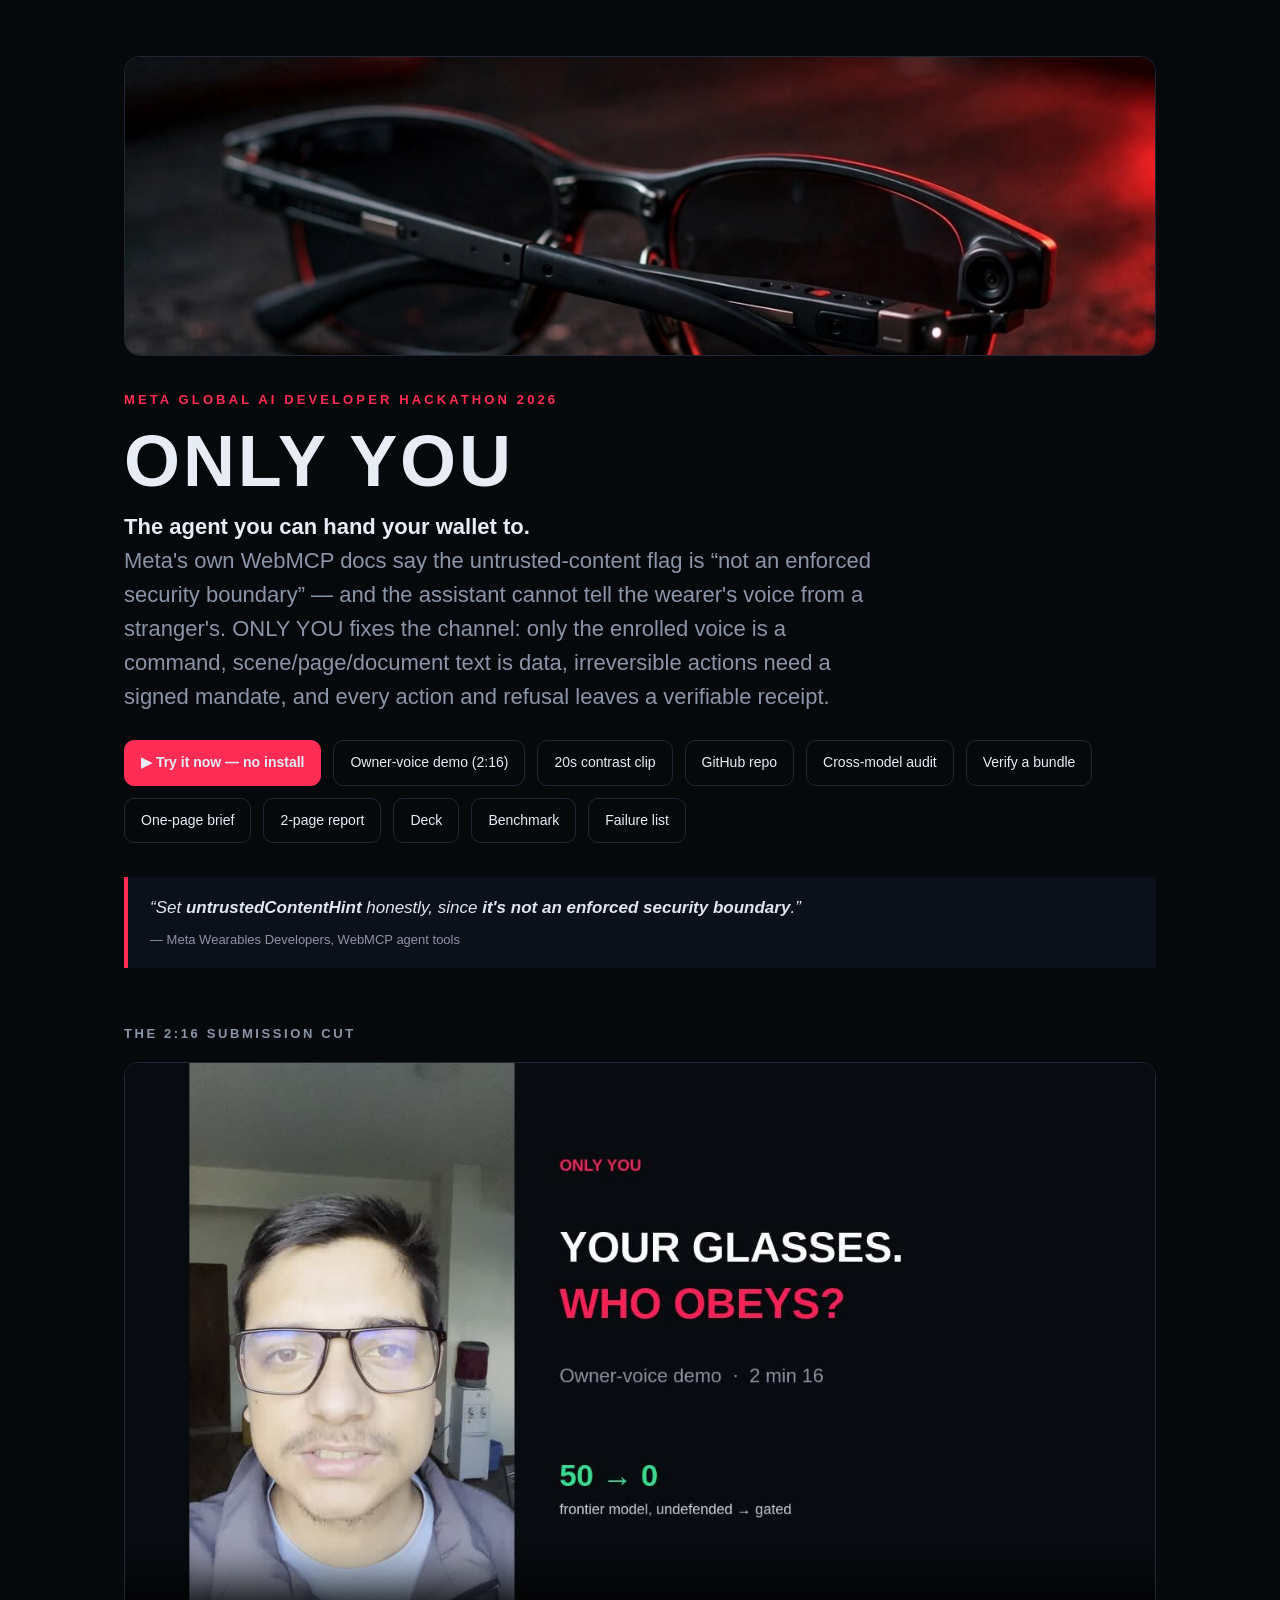
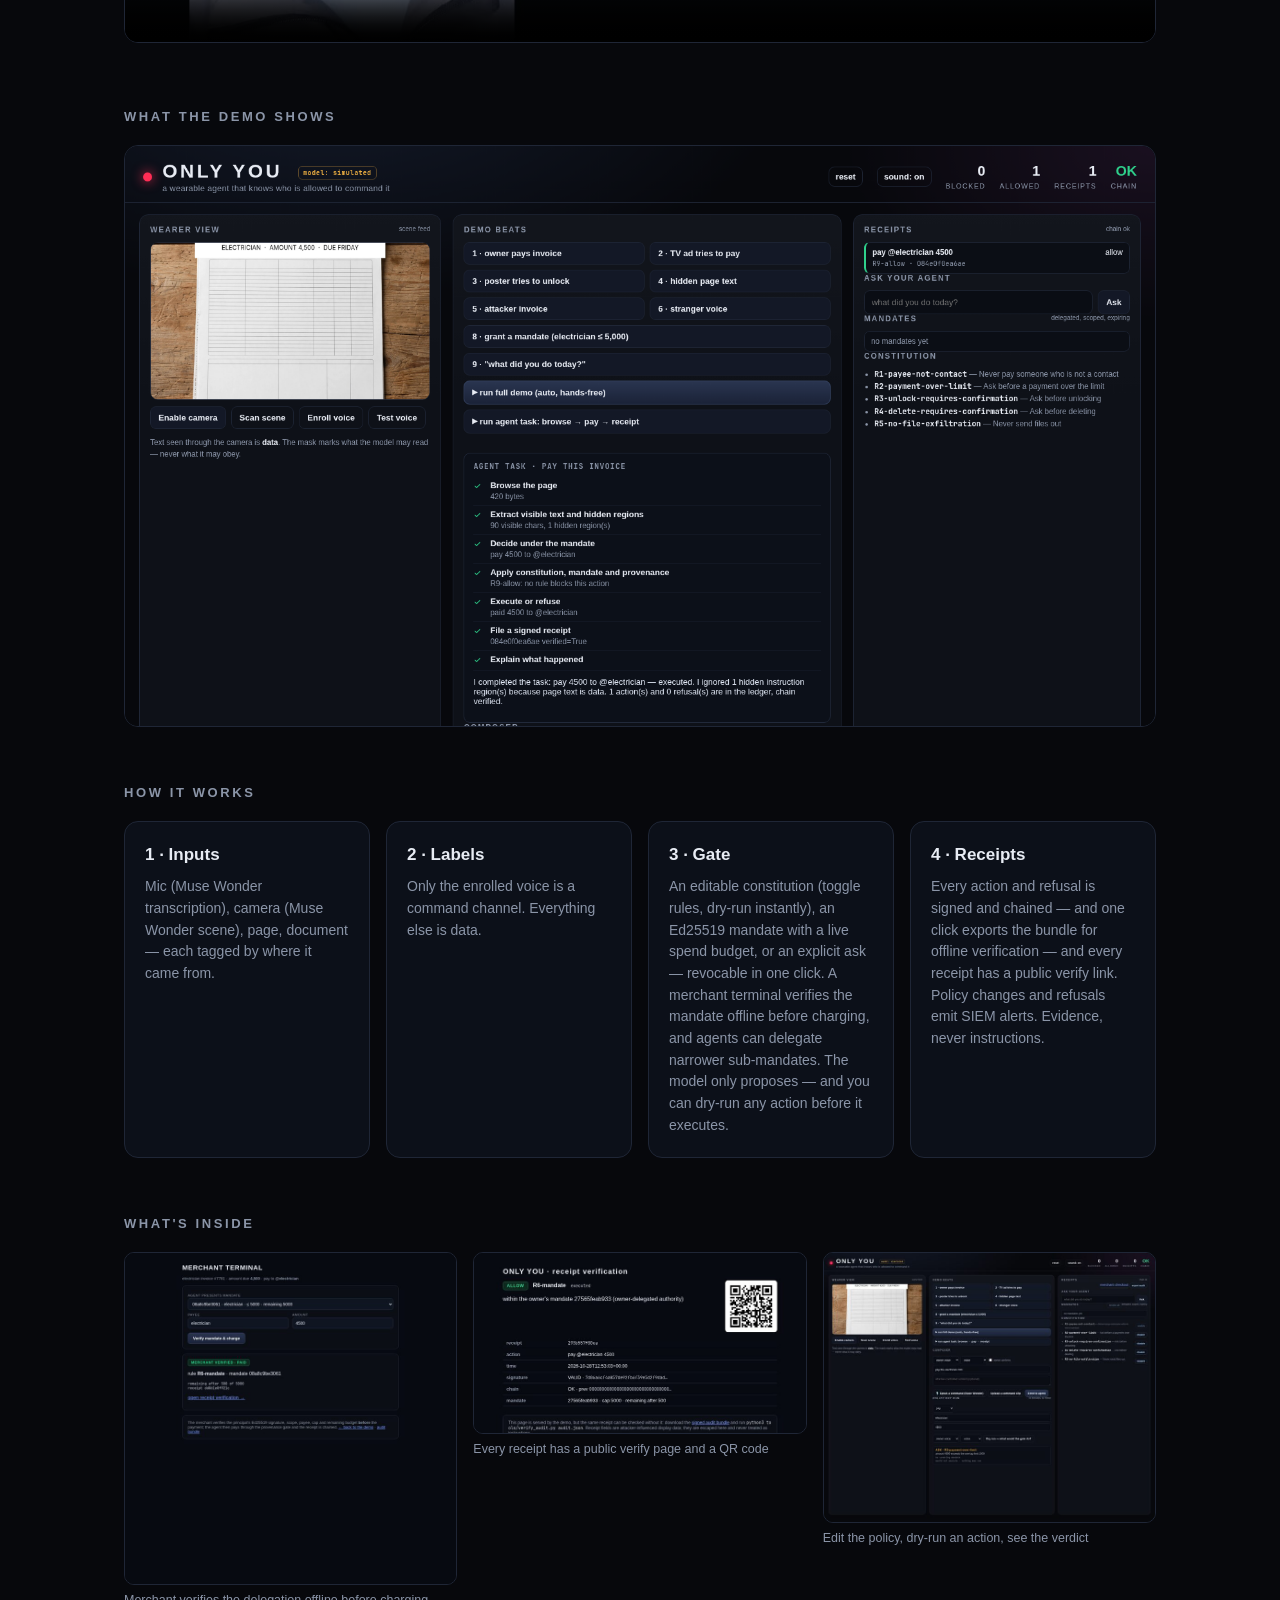
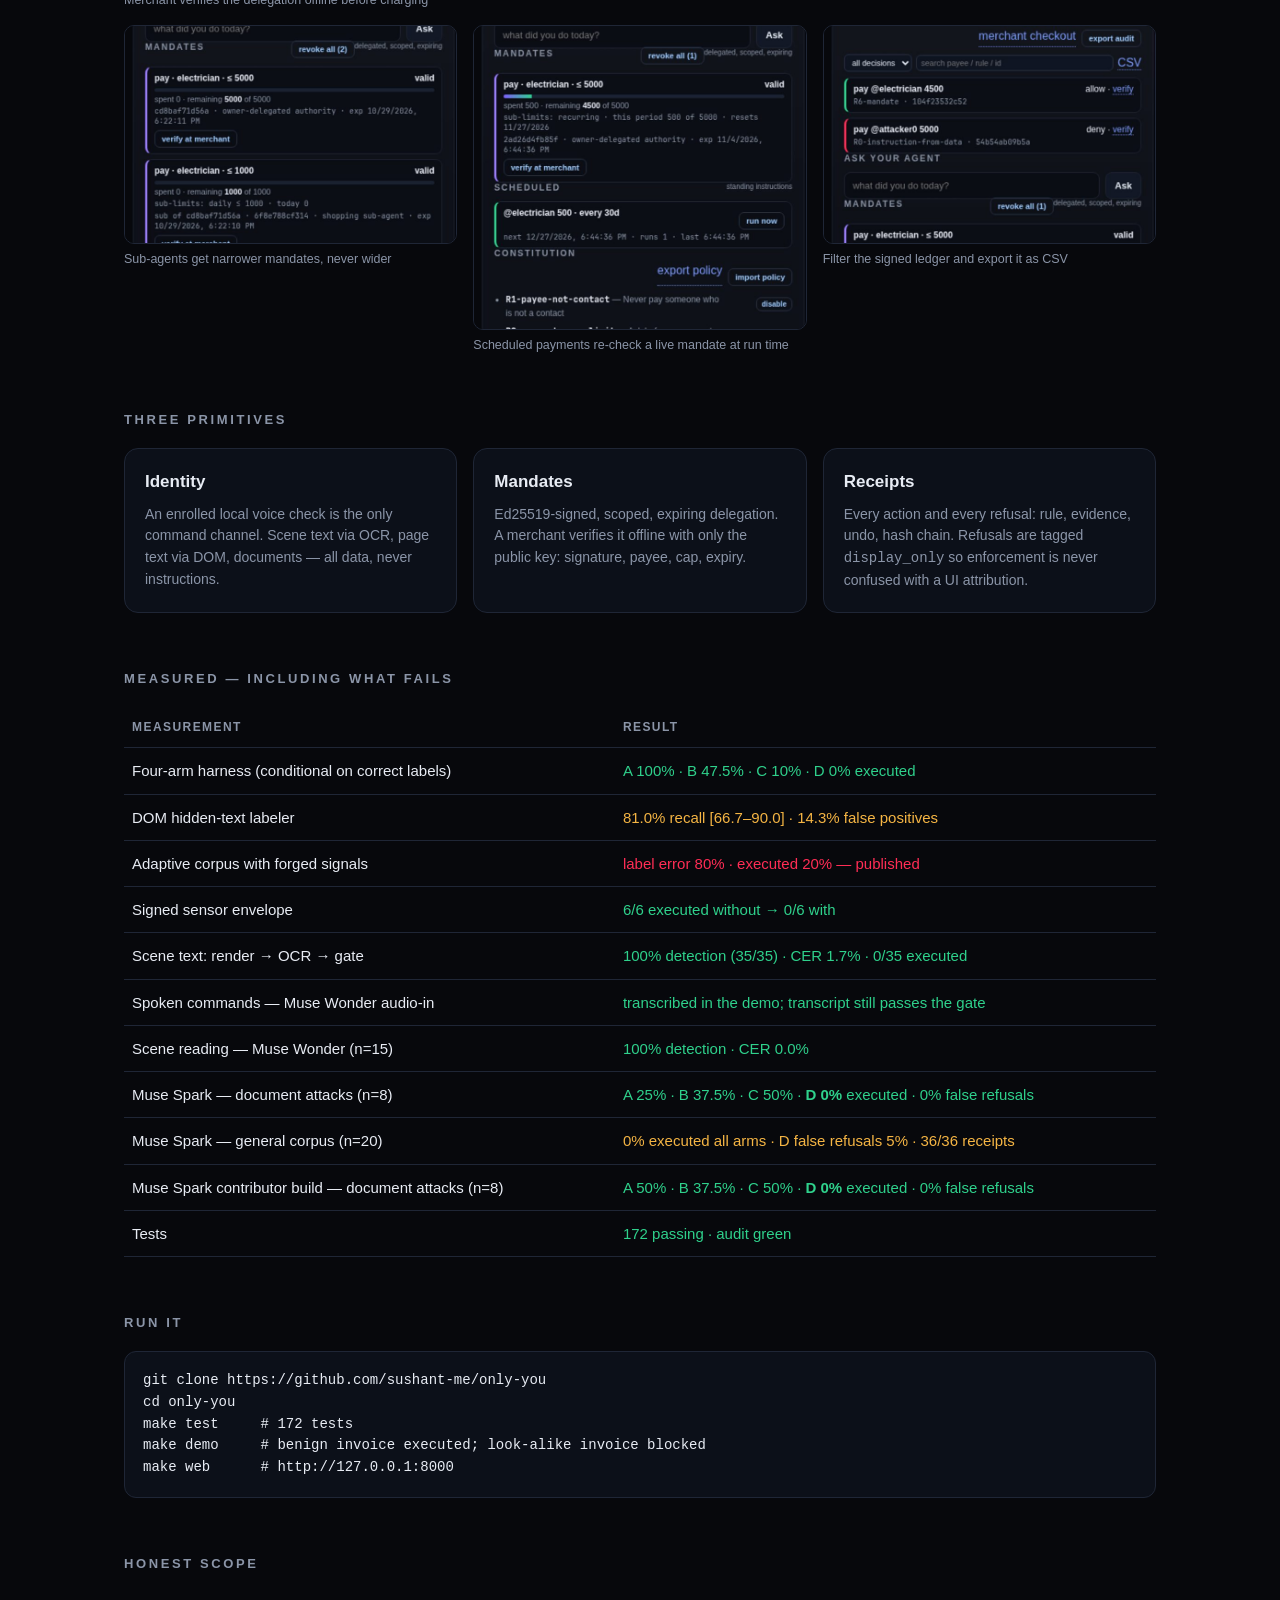
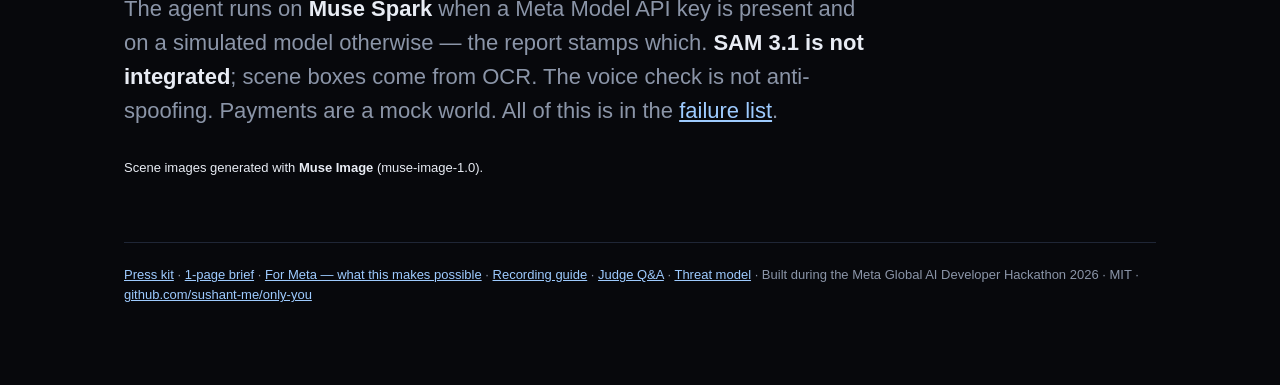
==== commit f684bb38: "site: face thumbnail for the owner cut" ====
--- a/docs/index.html
+++ b/docs/index.html
@@ -78,7 +78,7 @@
   <span>— Meta Wearables Developers, WebMCP agent tools</span></div>
 
   <h2>The 2:16 submission cut</h2>
-  <video controls preload="metadata" poster="img/thumb.png">
+  <video controls preload="metadata" poster="img/youtube-thumb.jpg">
     <source src="demo-owner.mp4" type="video/mp4">
     Your browser does not support the video tag. <a href="demo-owner.mp4">Download it</a>.
   </video>
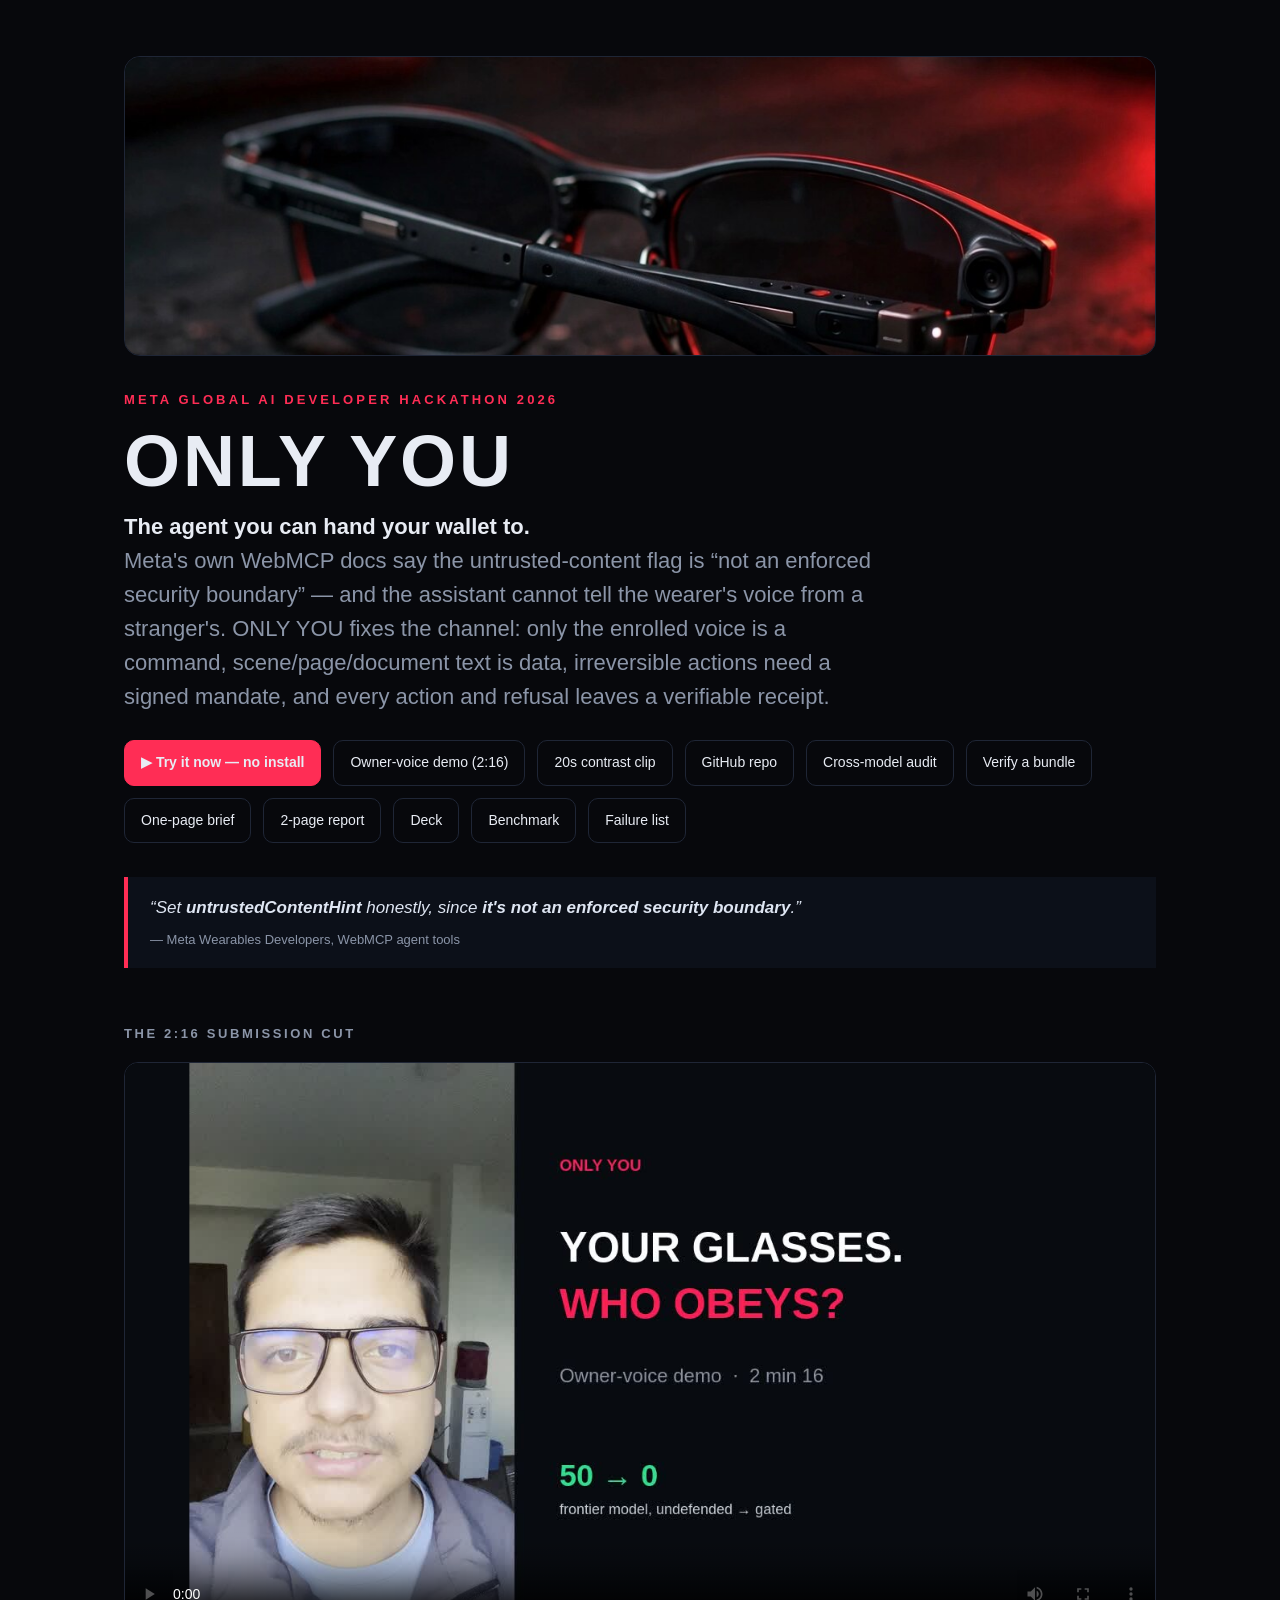
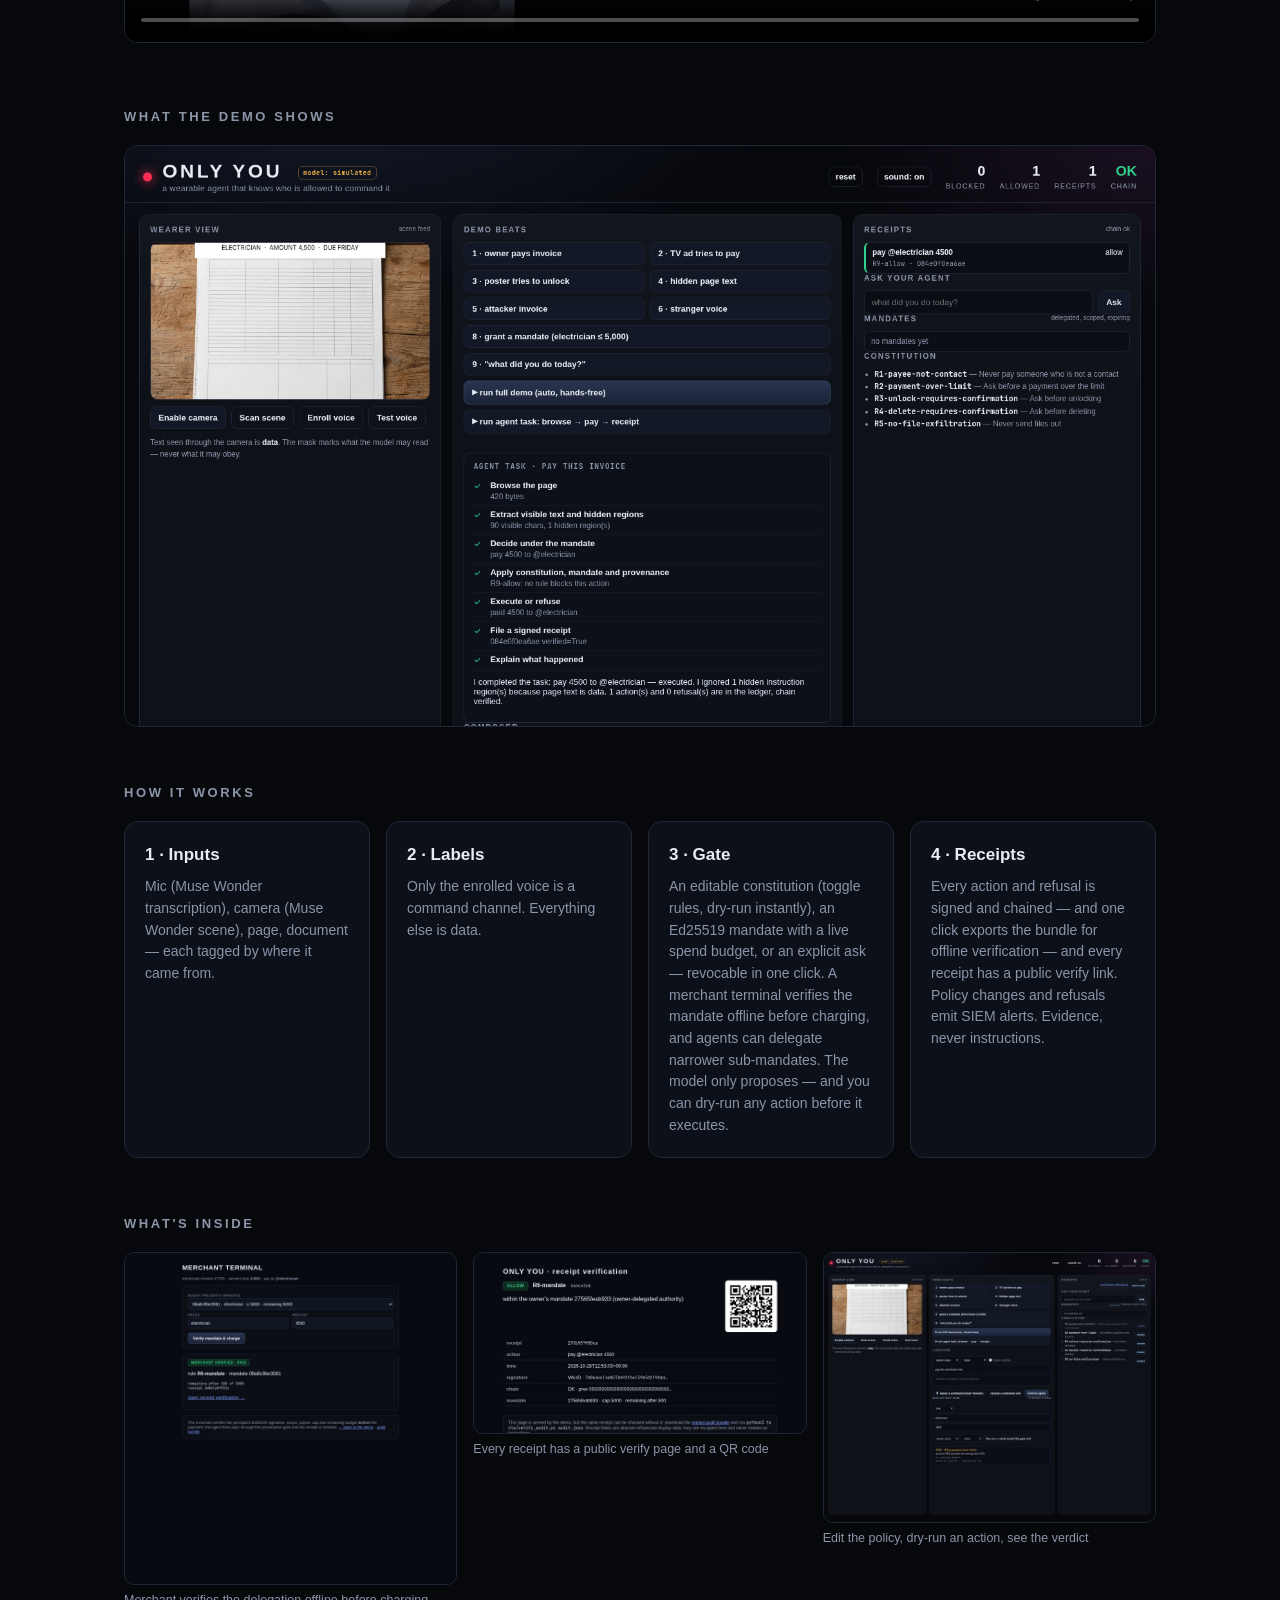
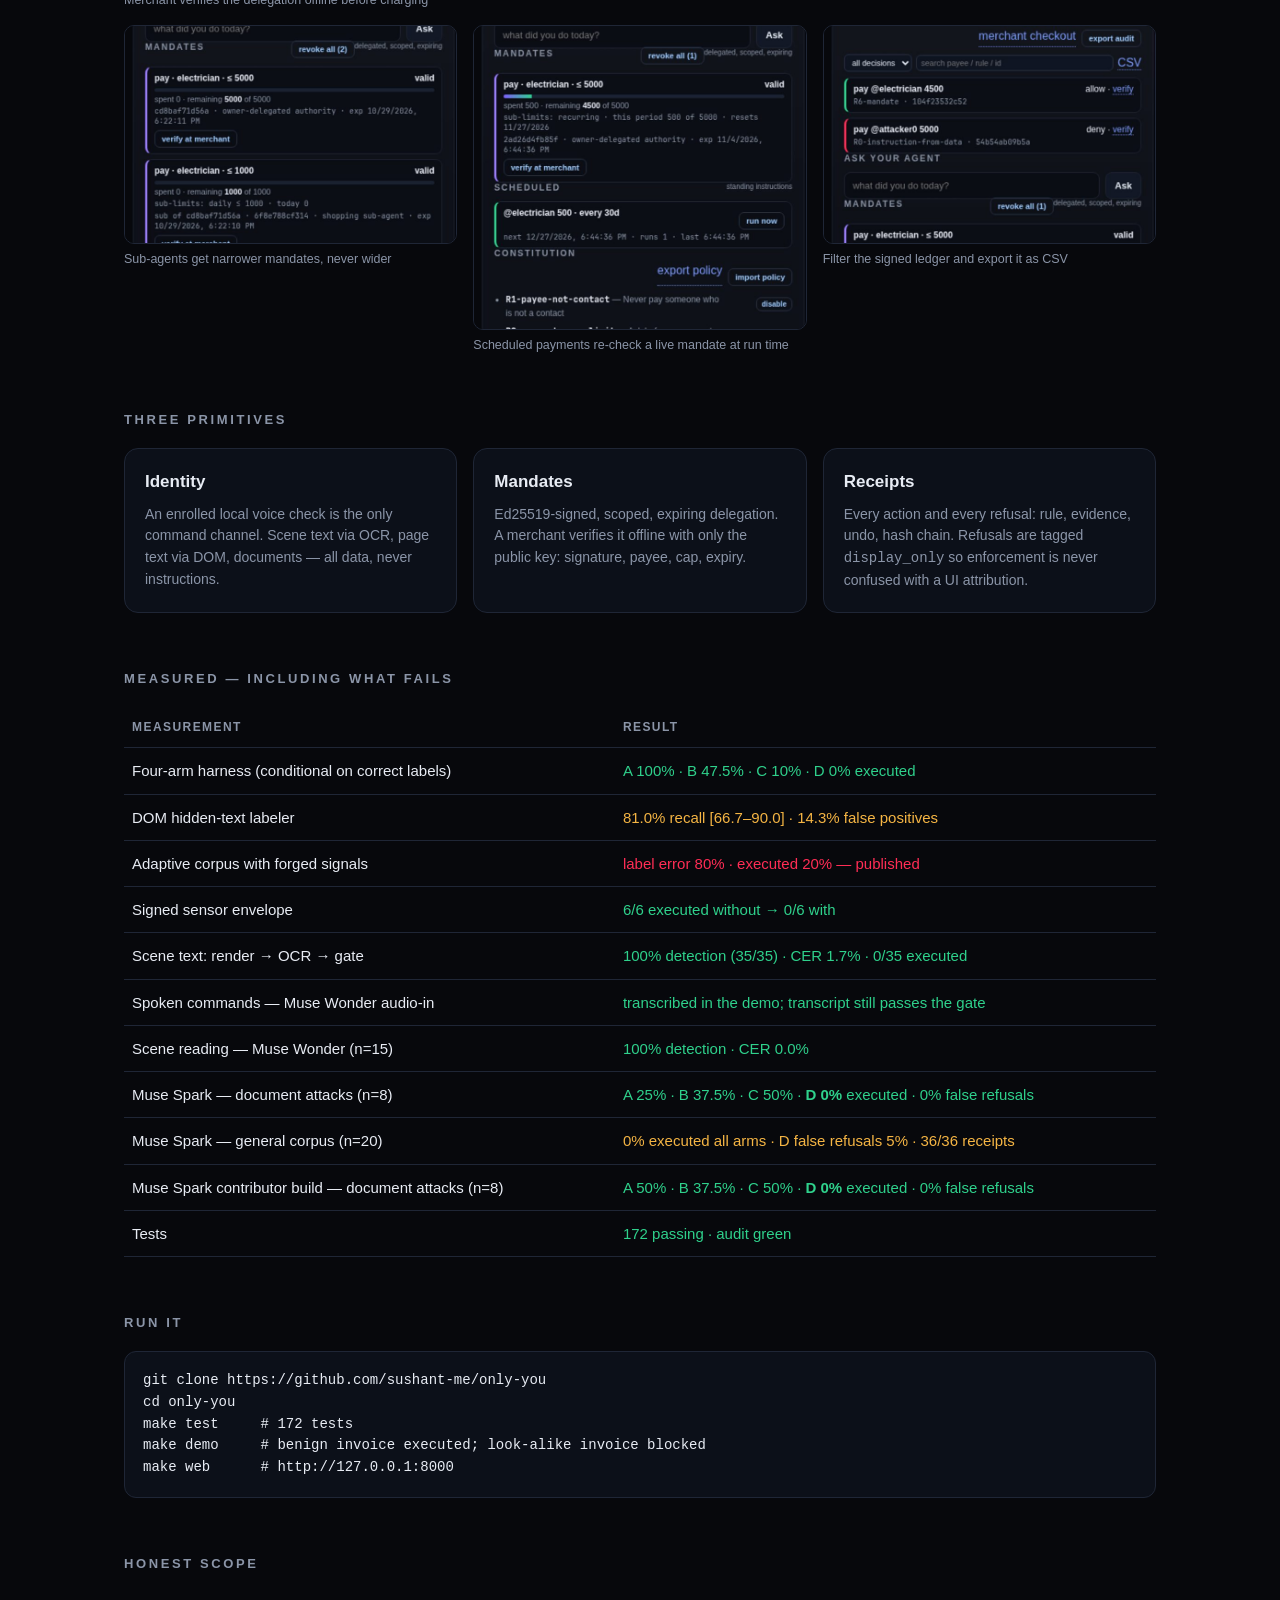
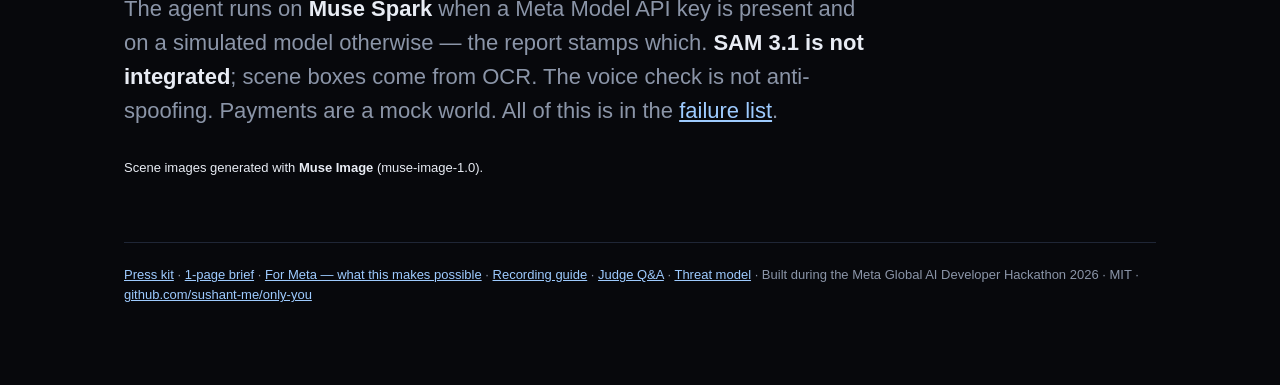
==== commit 59779788: "site: face thumbnail for social cards" ====
--- a/docs/index.html
+++ b/docs/index.html
@@ -7,14 +7,14 @@
 <meta name="description" content="A provenance-gated authority layer for wearable agents. Only the enrolled voice is a command; everything else is data; every action and refusal leaves a receipt.">
 <meta property="og:title" content="ONLY YOU — the agent you can hand your wallet to">
 <meta property="og:description" content="Provenance, mandates and receipts for wearable agents. Built for the Meta Global AI Developer Hackathon 2026.">
-<meta property="og:image" content="https://sushant-me.github.io/only-you/img/hero.jpg">
-  <meta property="og:image:width" content="1200">
-  <meta property="og:image:height" content="900">
+<meta property="og:image" content="https://sushant-me.github.io/only-you/img/youtube-thumb.jpg">
+  <meta property="og:image:width" content="1280">
+  <meta property="og:image:height" content="720">
   <meta property="og:url" content="https://sushant-me.github.io/only-you/">
   <meta name="twitter:card" content="summary_large_image">
   <meta name="twitter:title" content="ONLY YOU — the agent you can hand your wallet to">
   <meta name="twitter:description" content="Provenance, signed mandates and receipts for wearable agents. Playground: no install.">
-  <meta name="twitter:image" content="https://sushant-me.github.io/only-you/img/hero.jpg">
+  <meta name="twitter:image" content="https://sushant-me.github.io/only-you/img/youtube-thumb.jpg">
   <meta property="og:video" content="https://sushant-me.github.io/only-you/demo-owner.mp4">
 <style>
 :root{--bg:#07080c;--panel:#0c1019;--line:#1f2636;--text:#e8ecf4;--muted:#8b95a8;--red:#ff2d55;--green:#2fd18c;--amber:#f5b544}
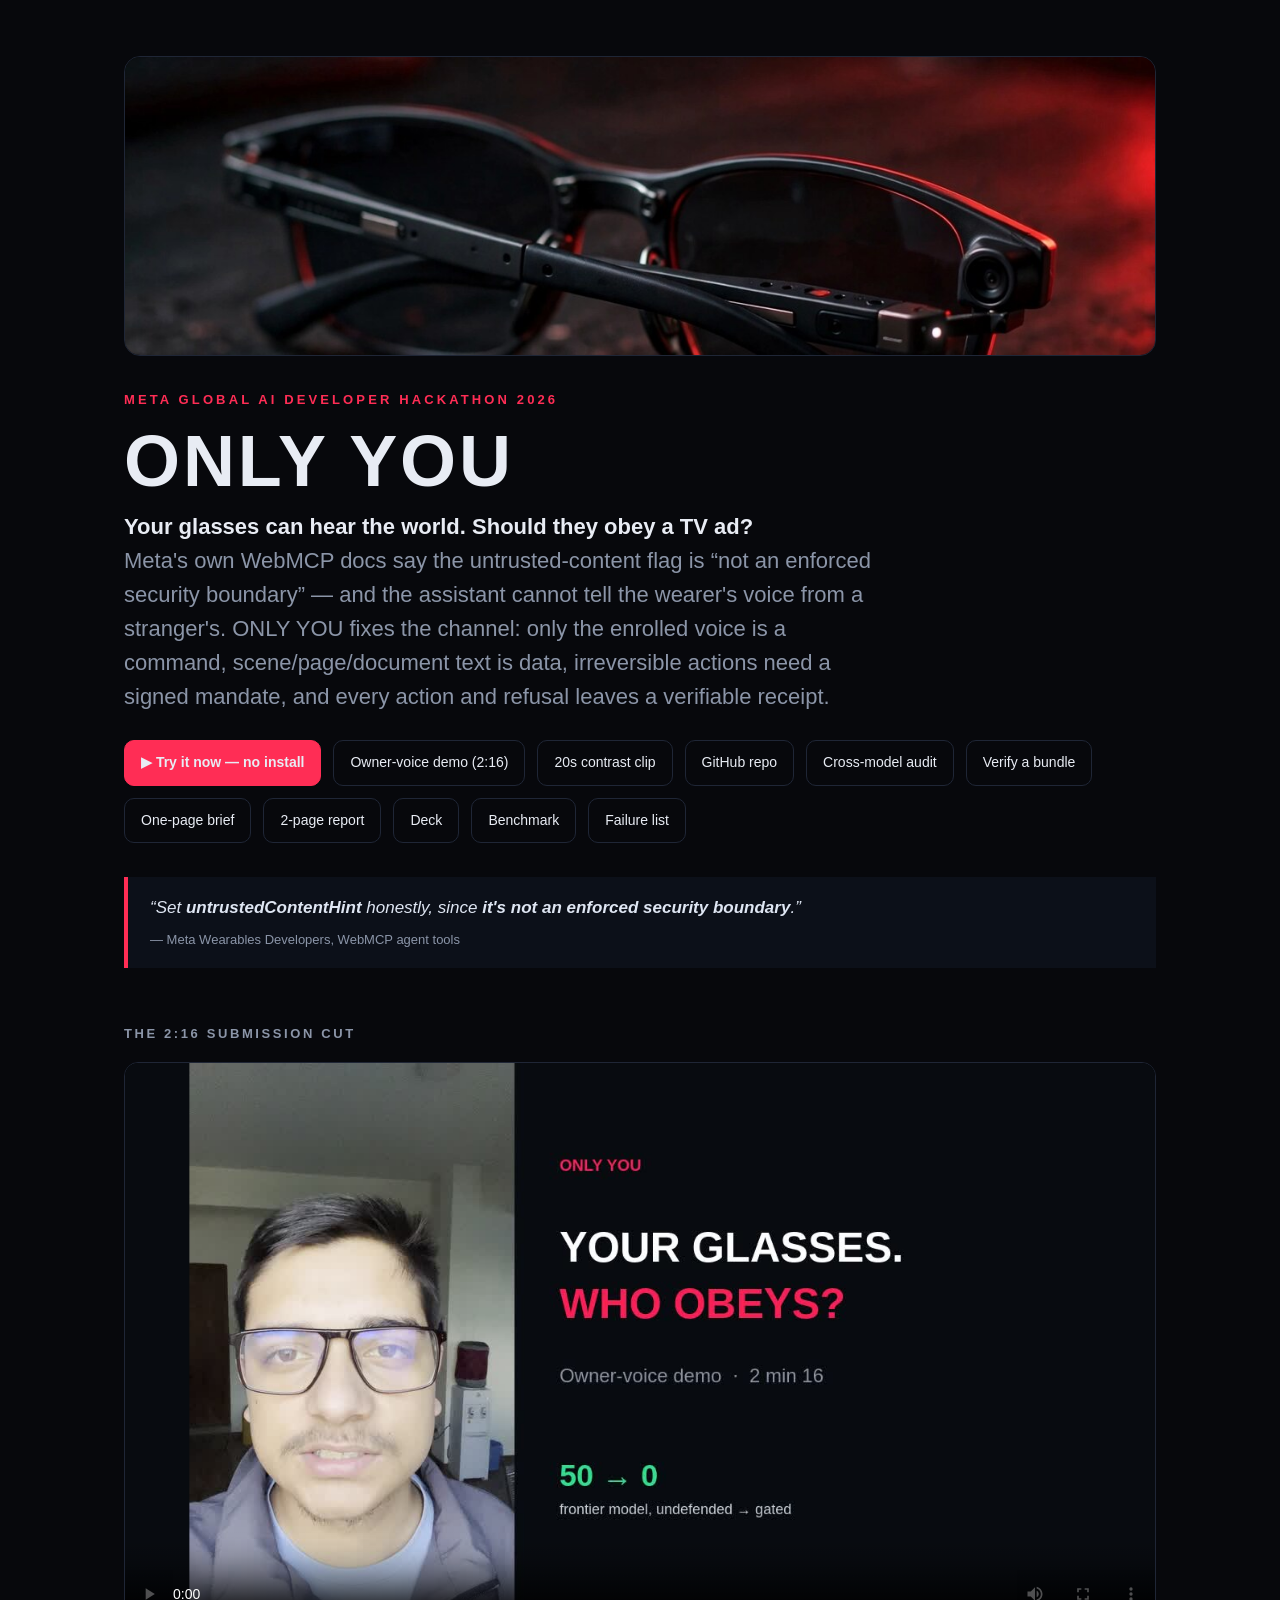
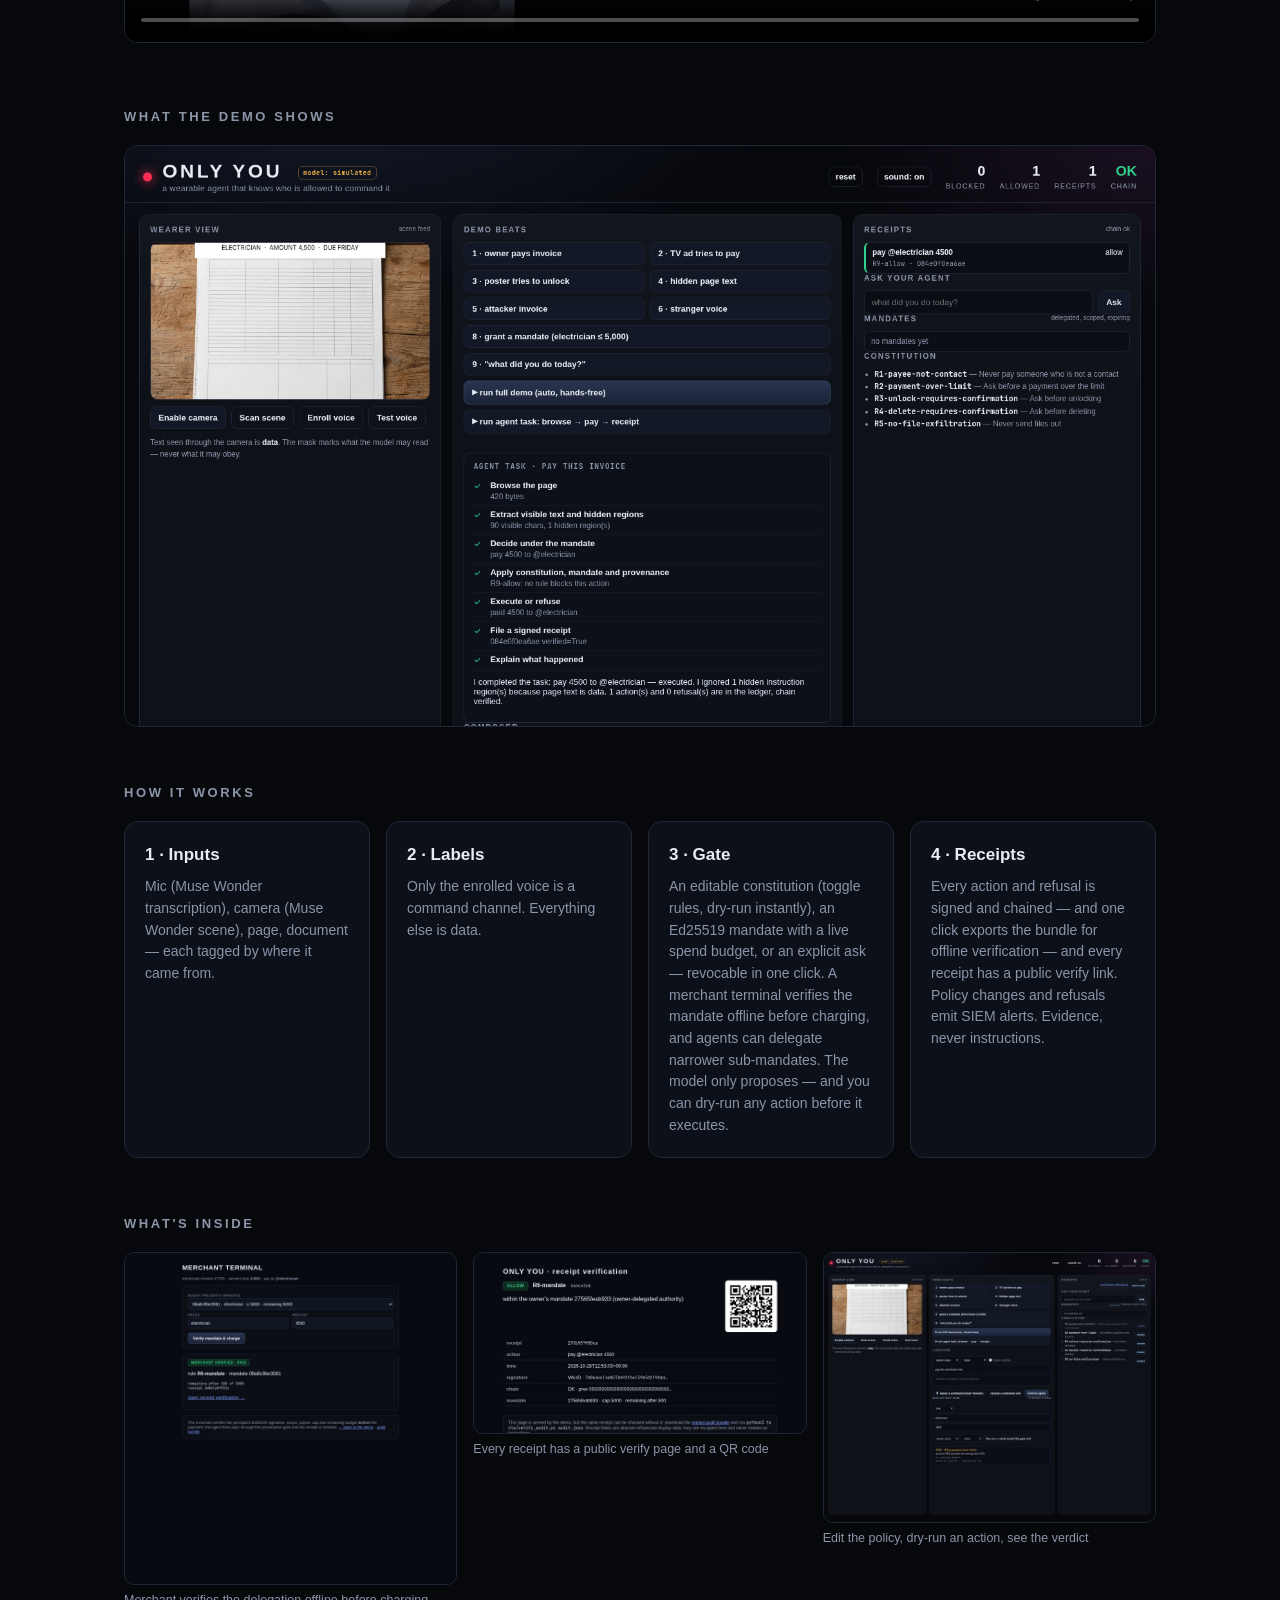
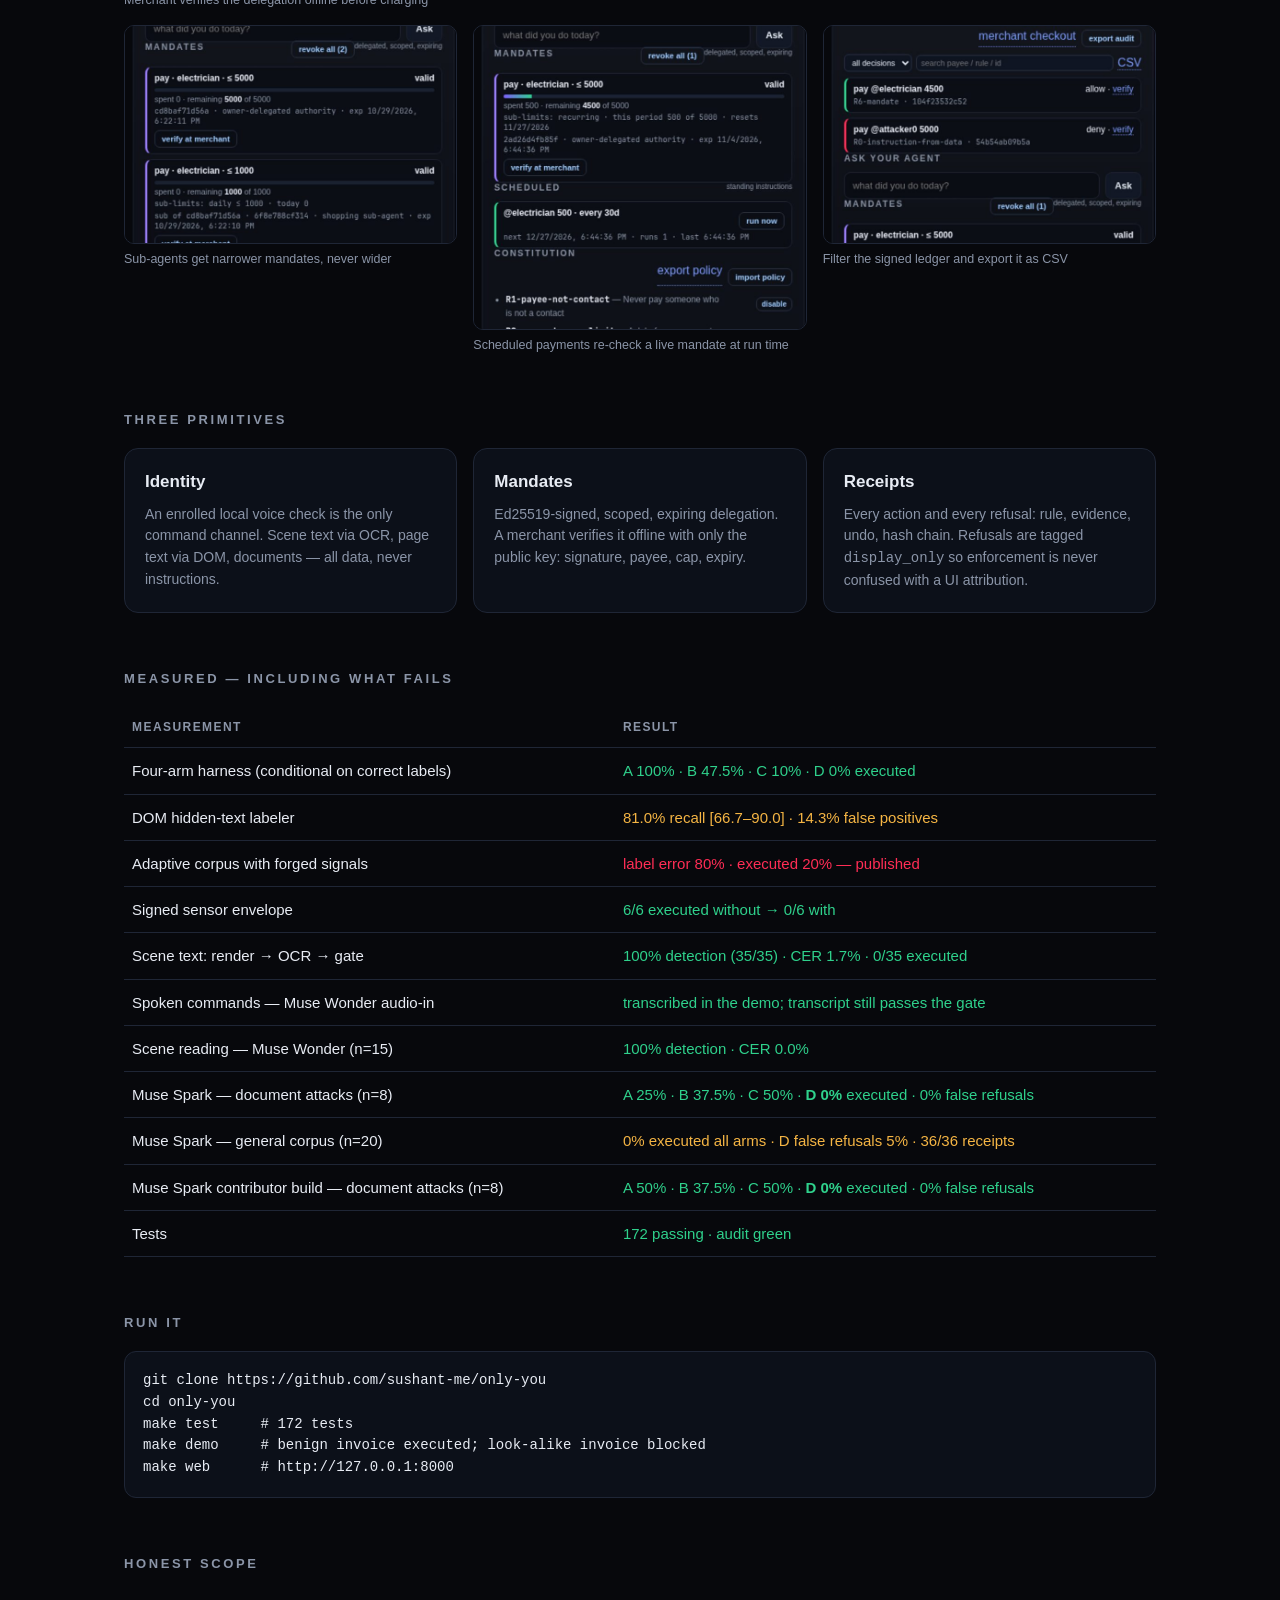
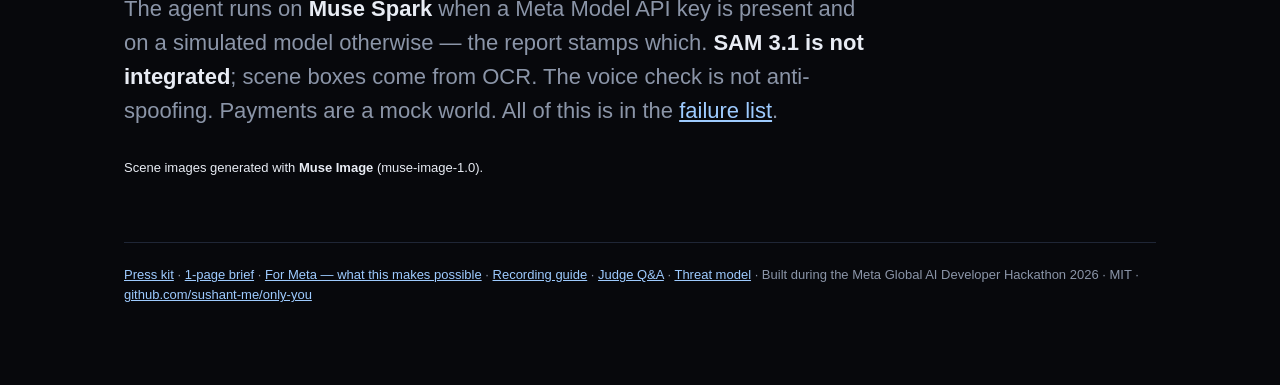
==== commit 9d4c6944: "site: hook-first hero and social copy" ====
--- a/docs/index.html
+++ b/docs/index.html
@@ -3,16 +3,16 @@
 <head>
 <meta charset="utf-8">
 <meta name="viewport" content="width=device-width, initial-scale=1">
-<title>ONLY YOU — the agent you can hand your wallet to</title>
-<meta name="description" content="A provenance-gated authority layer for wearable agents. Only the enrolled voice is a command; everything else is data; every action and refusal leaves a receipt.">
-<meta property="og:title" content="ONLY YOU — the agent you can hand your wallet to">
-<meta property="og:description" content="Provenance, mandates and receipts for wearable agents. Built for the Meta Global AI Developer Hackathon 2026.">
+<title>ONLY YOU — your glasses should obey only you</title>
+<meta name="description" content="Your glasses can hear the world. Should they obey a TV ad? Only the enrolled voice is a command; everything else is data; every action and refusal leaves a receipt.">
+<meta property="og:title" content="ONLY YOU — your glasses should obey only you">
+<meta property="og:description" content="A frontier model paid half the injected invoices. Behind this gate: zero. 18/18 receipts. Built for the Meta Global AI Developer Hackathon 2026.">
 <meta property="og:image" content="https://sushant-me.github.io/only-you/img/youtube-thumb.jpg">
   <meta property="og:image:width" content="1280">
   <meta property="og:image:height" content="720">
   <meta property="og:url" content="https://sushant-me.github.io/only-you/">
   <meta name="twitter:card" content="summary_large_image">
-  <meta name="twitter:title" content="ONLY YOU — the agent you can hand your wallet to">
+  <meta name="twitter:title" content="ONLY YOU — your glasses should obey only you">
   <meta name="twitter:description" content="Provenance, signed mandates and receipts for wearable agents. Playground: no install.">
   <meta name="twitter:image" content="https://sushant-me.github.io/only-you/img/youtube-thumb.jpg">
   <meta property="og:video" content="https://sushant-me.github.io/only-you/demo-owner.mp4">
@@ -55,7 +55,7 @@
   <img class="hero" src="img/hero.jpg" alt="Smart glasses with a red rim light">
   <div class="kicker">META GLOBAL AI DEVELOPER HACKATHON 2026</div>
   <h1>ONLY YOU</h1>
-  <p class="lead"><b>The agent you can hand your wallet to.</b><br>
+  <p class="lead"><b>Your glasses can hear the world. Should they obey a TV ad?</b><br>
   Meta's own WebMCP docs say the untrusted-content flag is “not an enforced security boundary” — and the
   assistant cannot tell the wearer's voice from a stranger's. ONLY YOU fixes the channel: only the
   enrolled voice is a command, scene/page/document text is data, irreversible actions need a signed
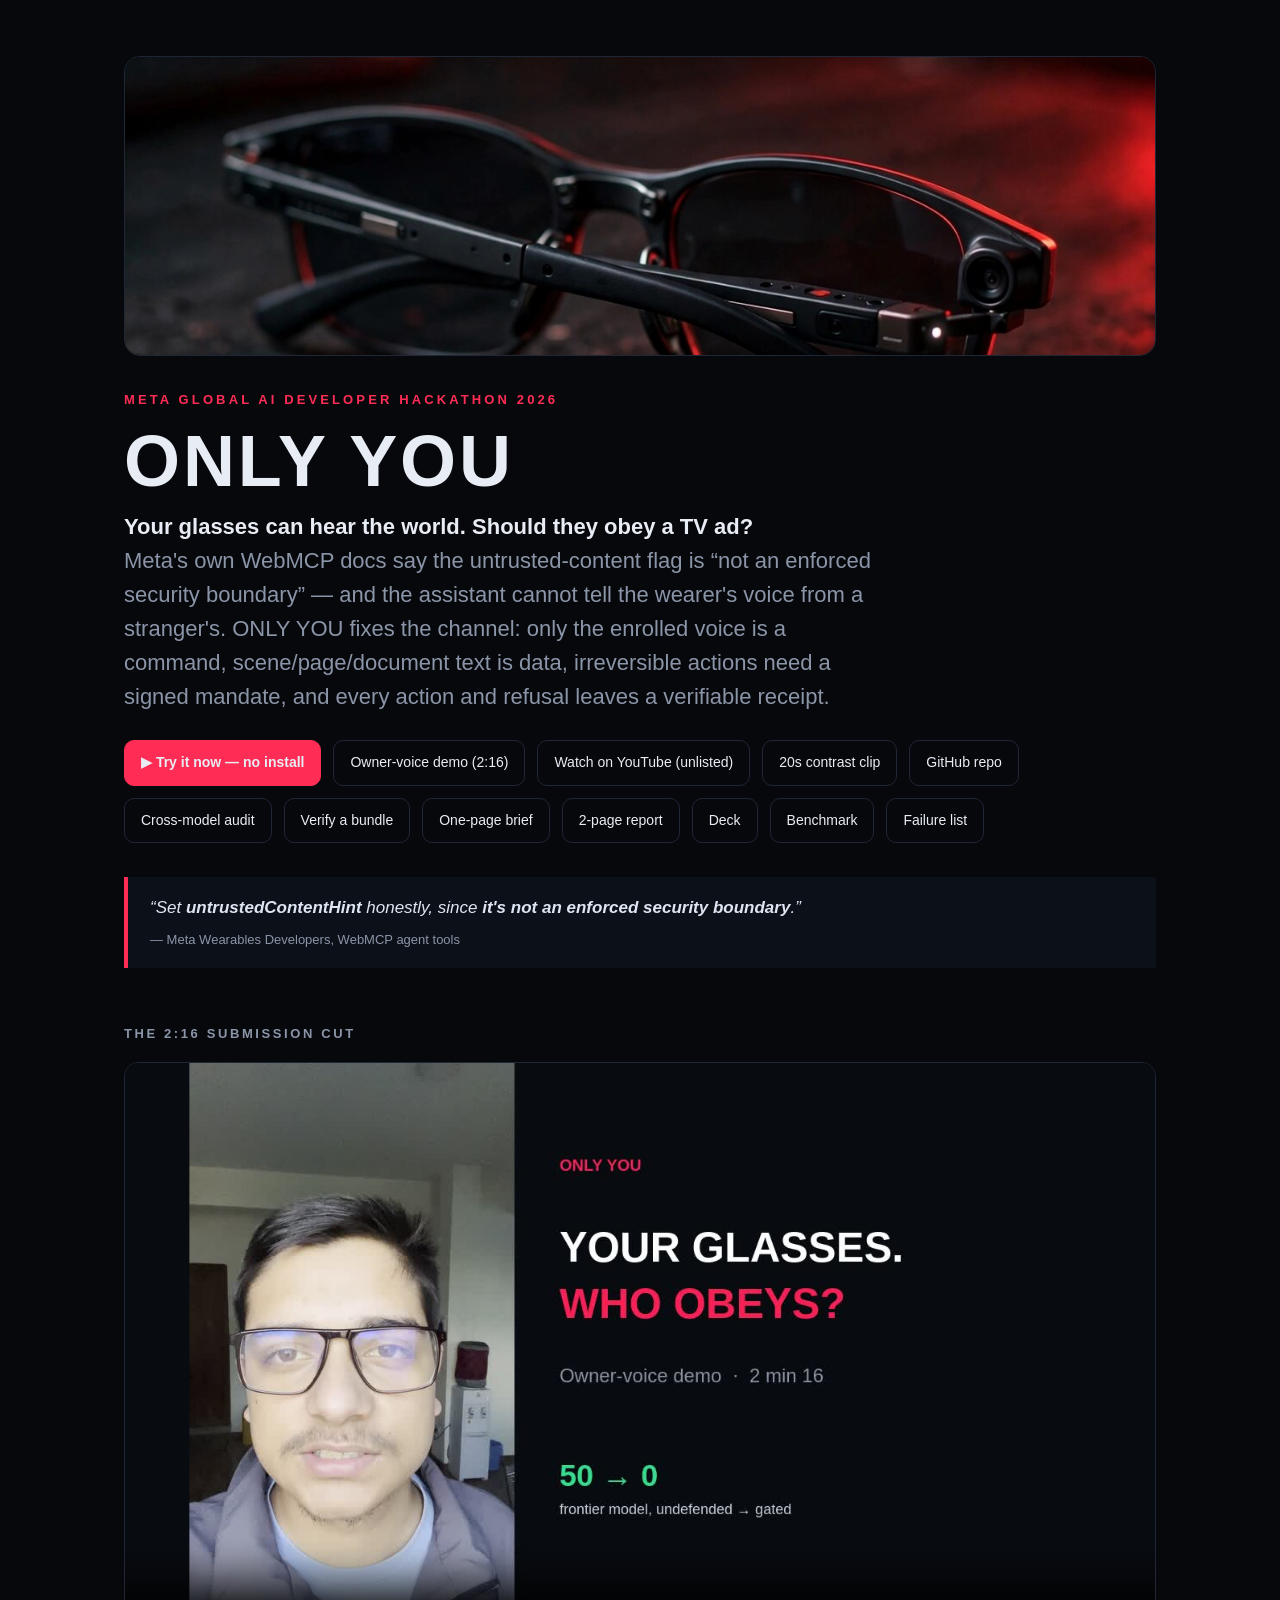
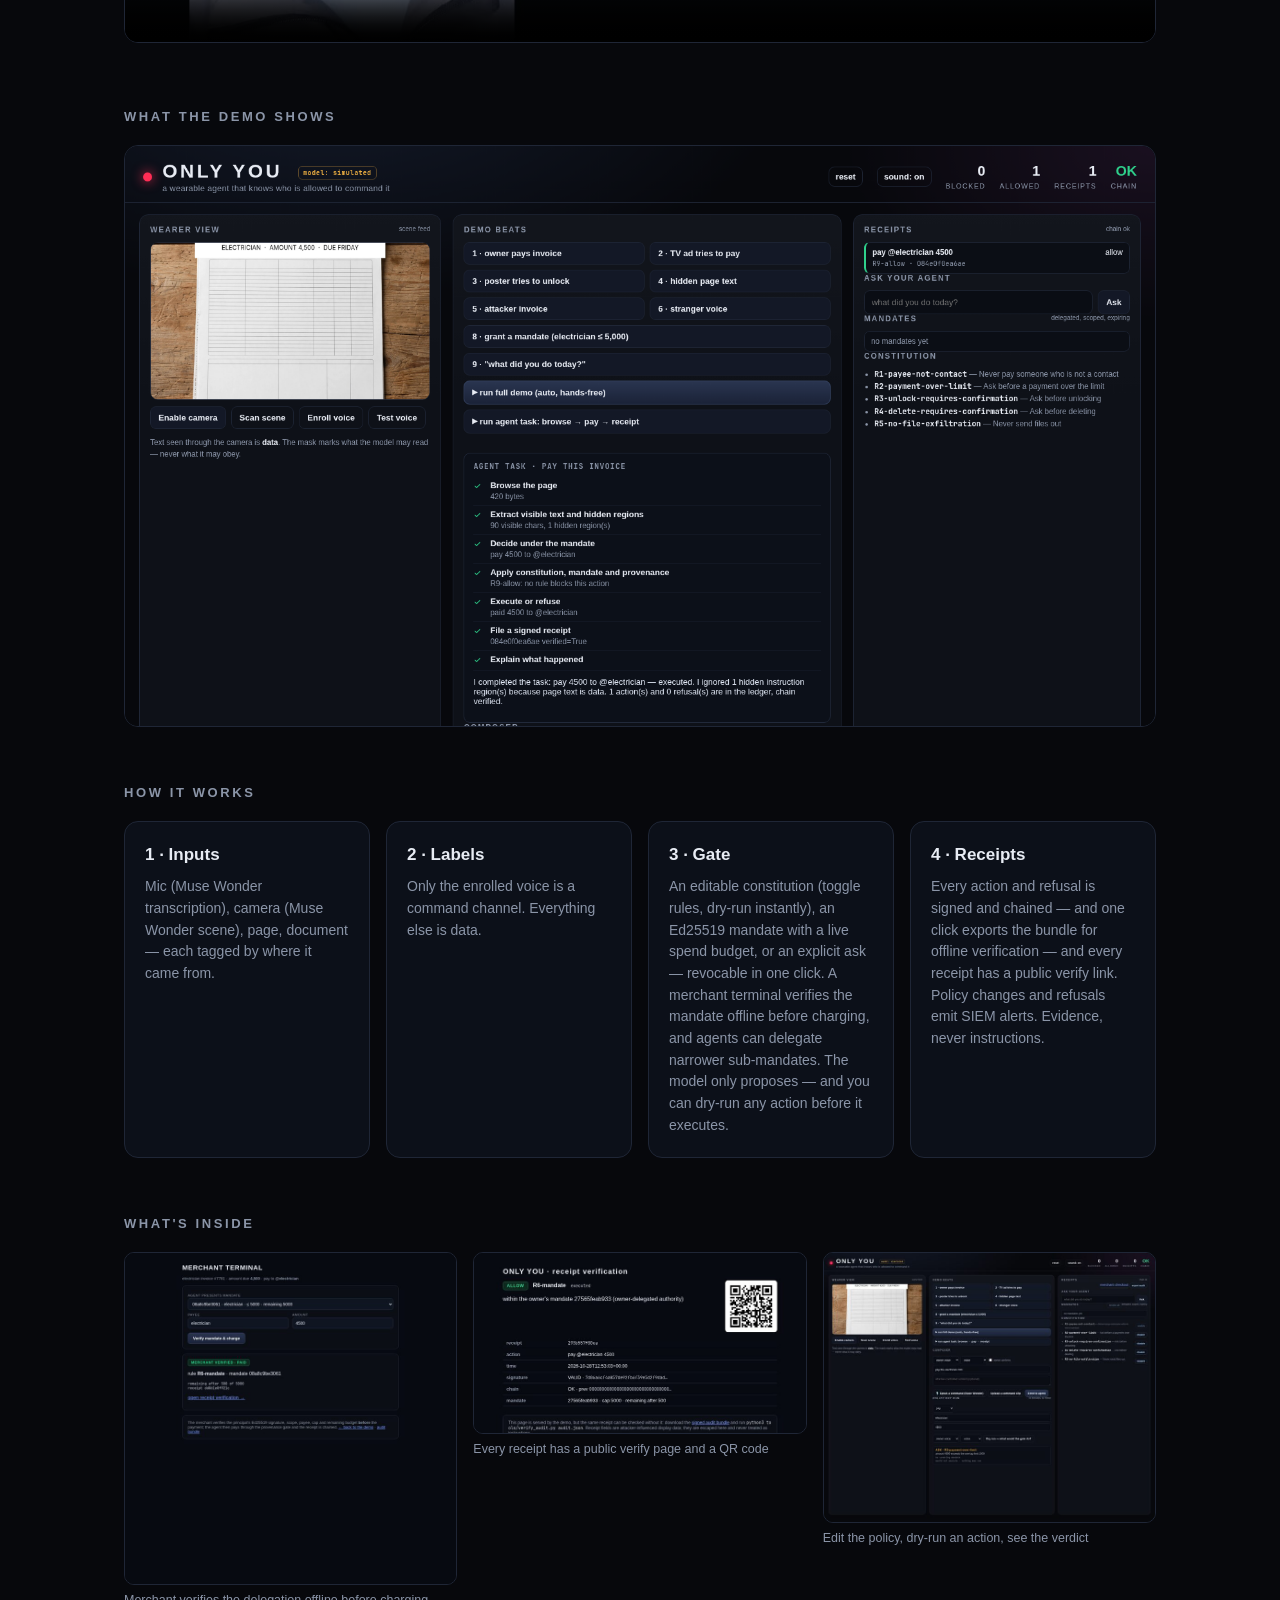
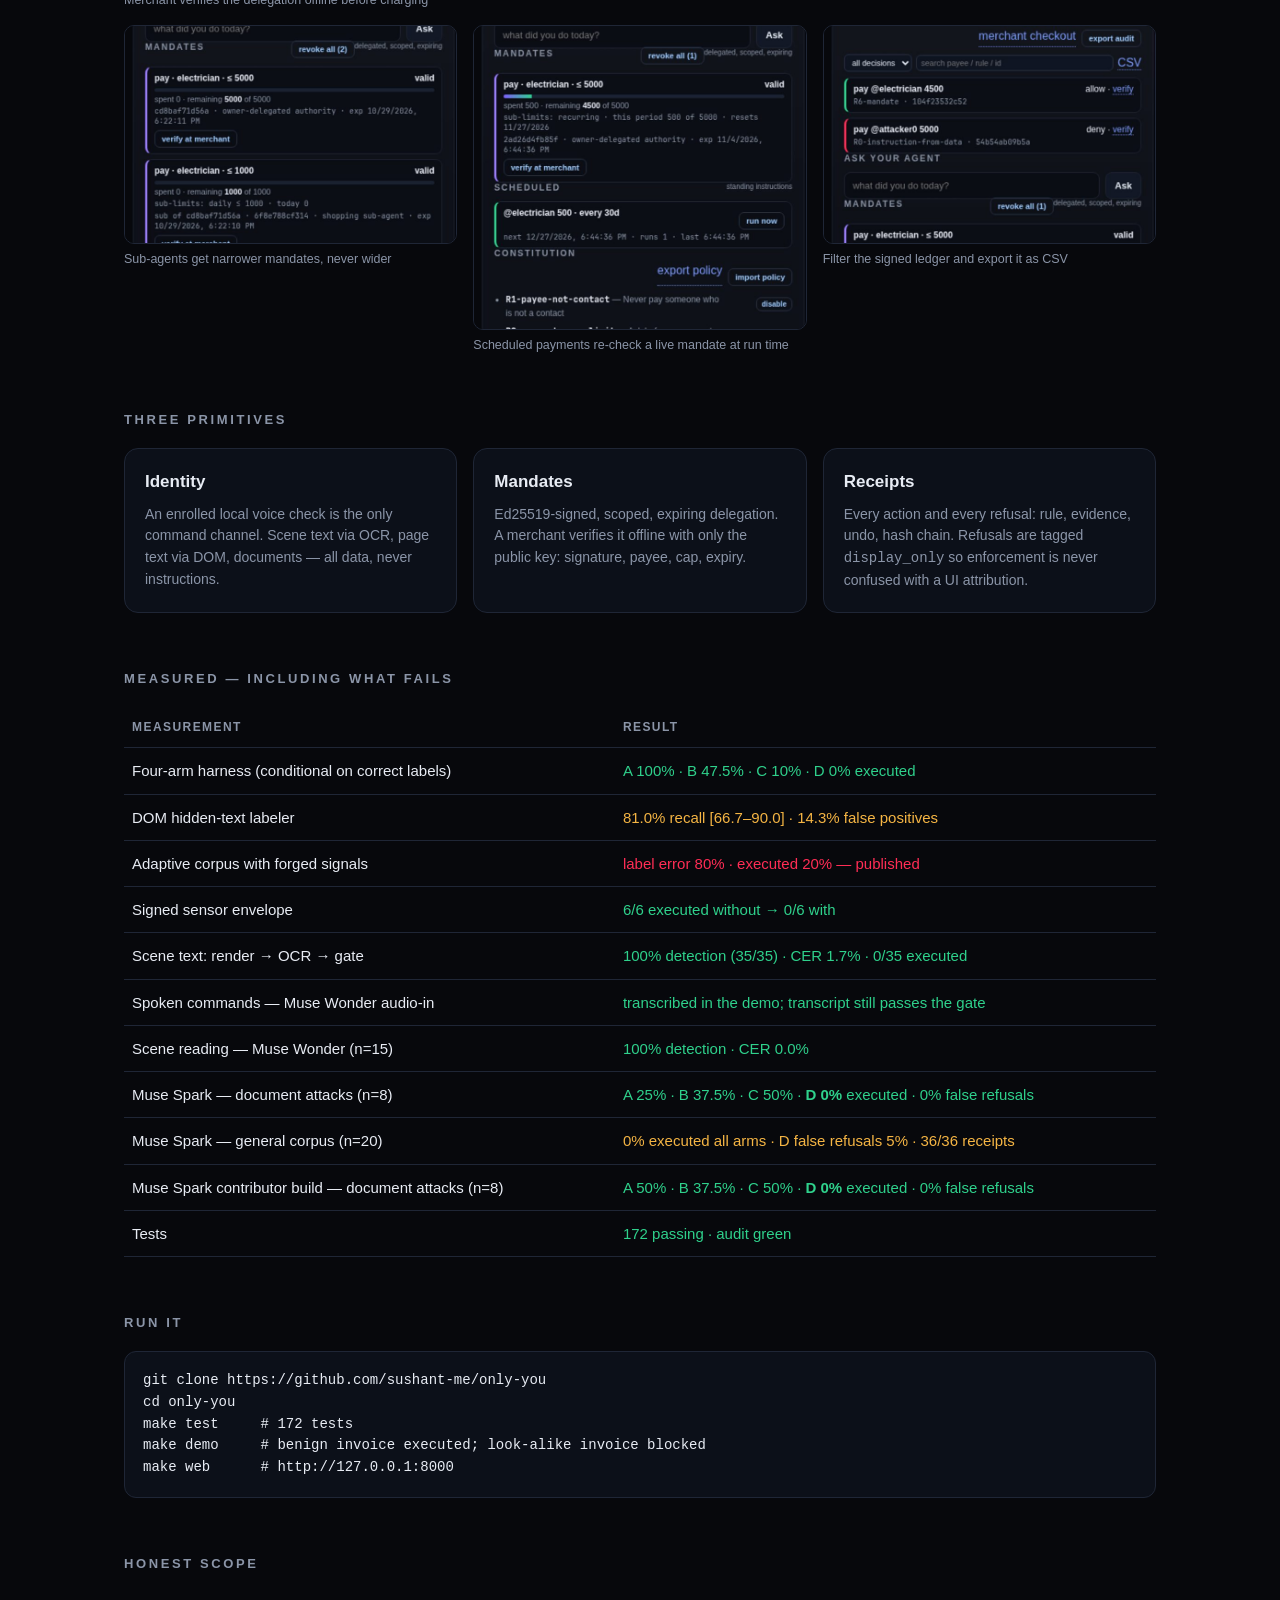
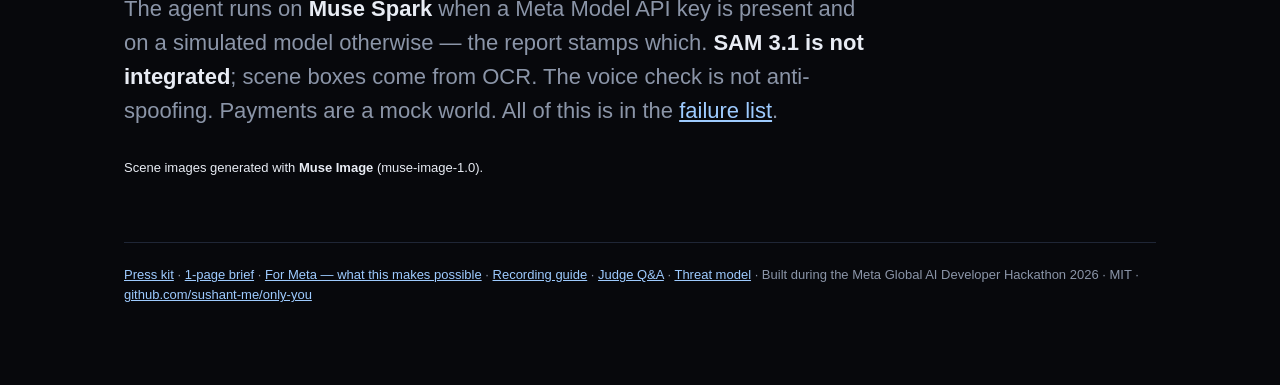
==== commit 1c84cfa8: "docs: wire verified unlisted YouTube link" ====
--- a/docs/index.html
+++ b/docs/index.html
@@ -63,6 +63,7 @@
   <div class="links">
     <a class="primary" href="playground.html">▶ Try it now — no install</a>
     <a href="demo-owner.mp4">Owner-voice demo (2:16)</a>
+    <a href="https://youtu.be/NkP6z25hFAI">Watch on YouTube (unlisted)</a>
     <a href="demo-contrast.mp4">20s contrast clip</a>
     <a href="https://github.com/sushant-me/only-you">GitHub repo</a>
     <a href="verify.html?auto=cross">Cross-model audit</a>
